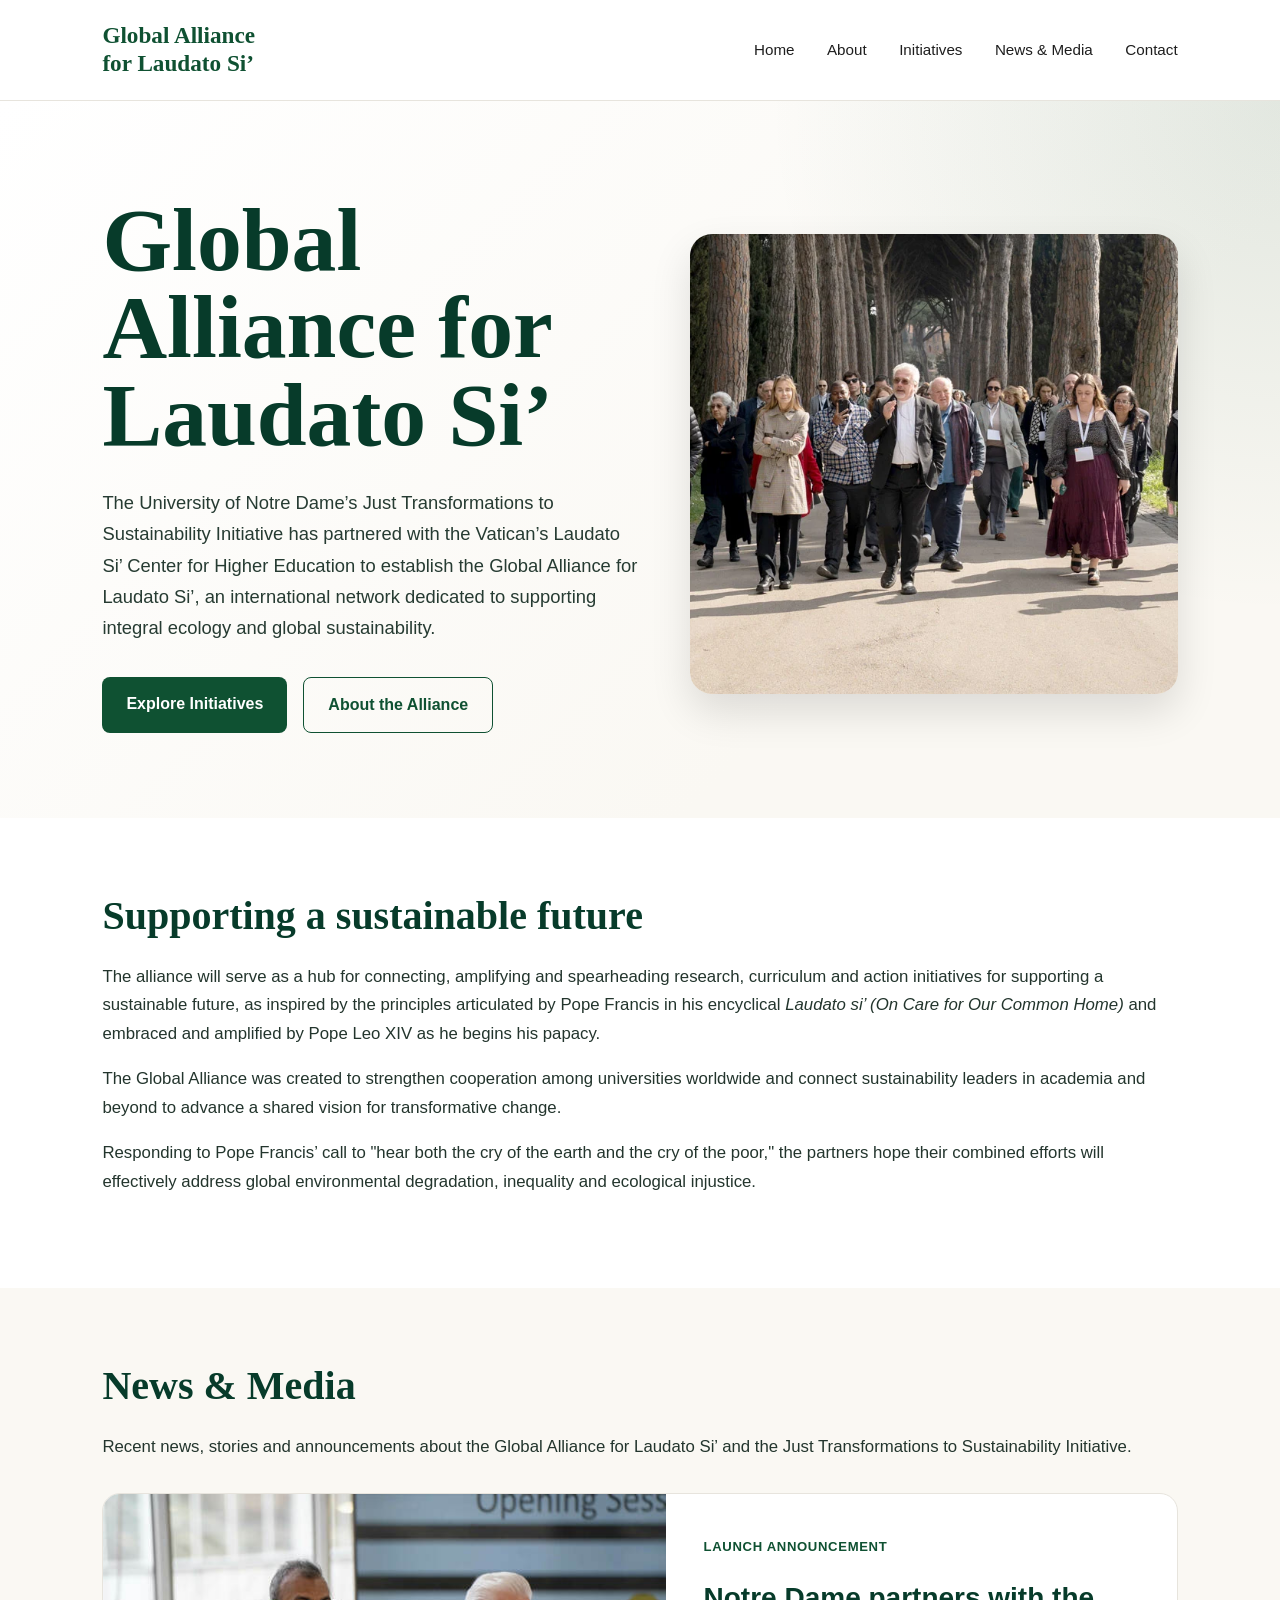
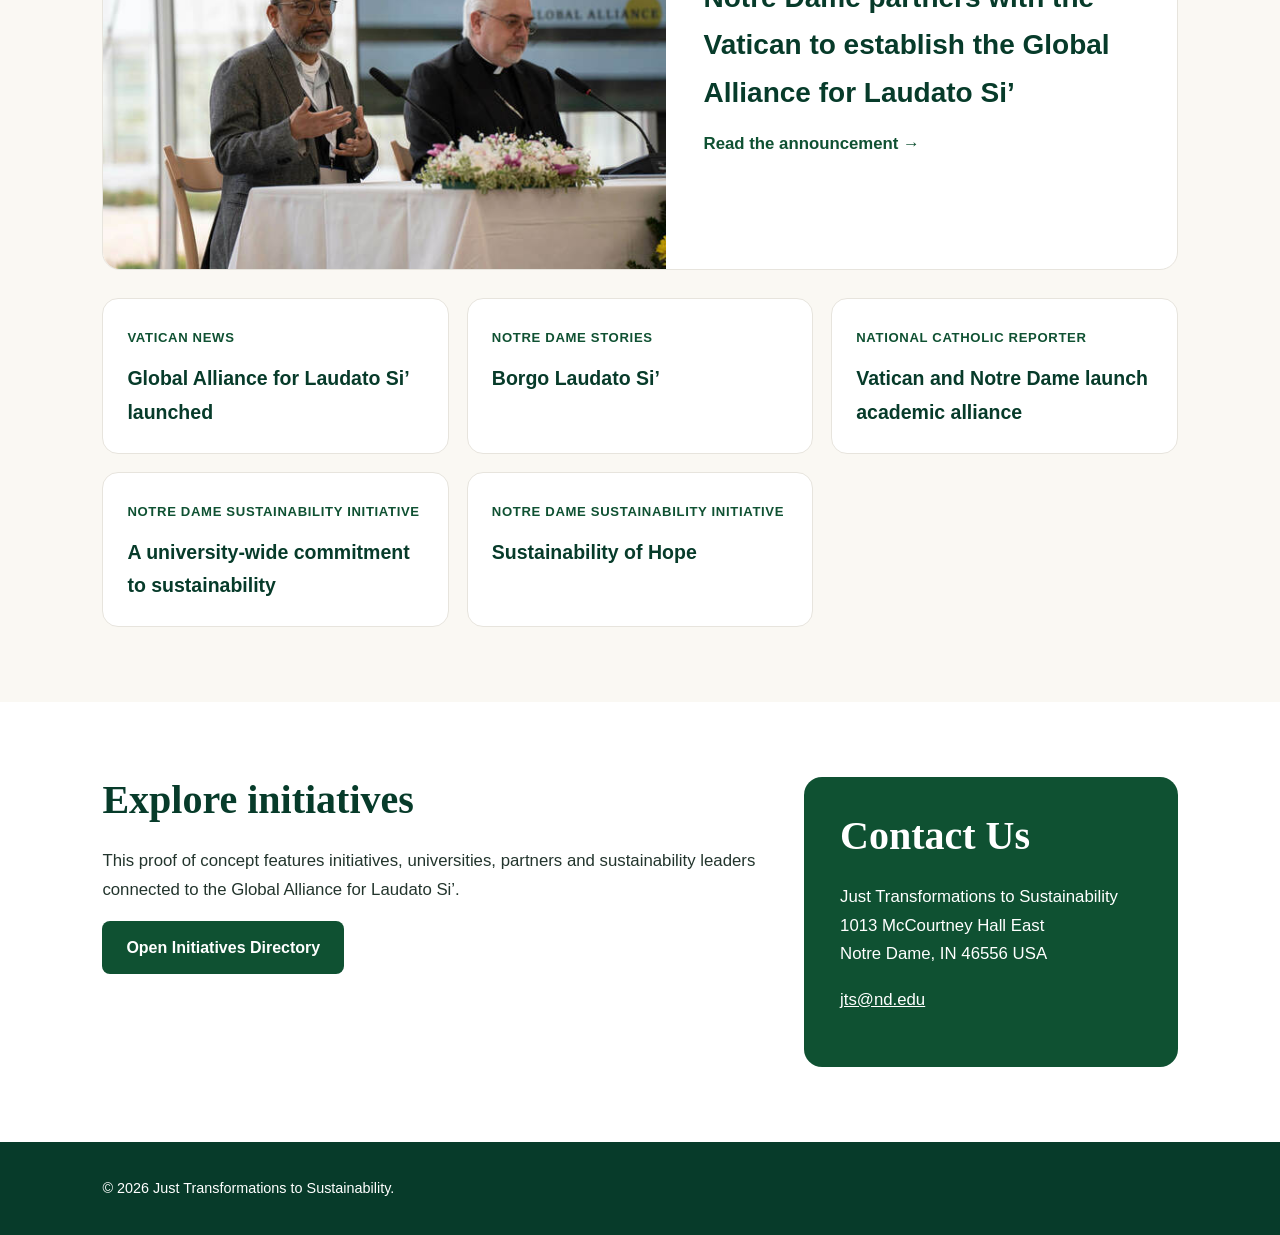
==== index.html @ d79309dd "Rename featured news image" ====
<!DOCTYPE html>
<html lang="en">
<head>
  <meta charset="UTF-8" />
  <meta name="viewport" content="width=device-width, initial-scale=1.0" />
  <title>Global Alliance for Laudato Si’</title>
  <link rel="stylesheet" href="assets/css/style.css" />
</head>

<body>
  <header class="site-header">
    <a class="logo" href="/">Global Alliance<br>for Laudato Si’</a>
    <nav>
      <a href="/">Home</a>
      <a href="#about">About</a>
      <a href="initiatives.html">Initiatives</a>
      <a href="#news">News & Media</a>
      <a href="#contact">Contact</a>
    </nav>
  </header>

  <main>

    <section class="hero hero-split">
      <div class="hero-content">
        <div class="hero-text">
          <h1>Global Alliance for Laudato Si’</h1>

          <p>
            The University of Notre Dame’s Just Transformations to Sustainability
            Initiative has partnered with the Vatican’s Laudato Si’ Center for Higher
            Education to establish the Global Alliance for Laudato Si’, an international
            network dedicated to supporting integral ecology and global sustainability.
          </p>

          <div class="buttons">
            <a class="button" href="initiatives.html">Explore Initiatives</a>
            <a class="button secondary" href="#about">About the Alliance</a>
          </div>
        </div>

        <div class="hero-image">
          <img src="assets/images/photo-walking-1200.webp"
               alt="Participants walking together at Borgo Laudato Si’">
        </div>
      </div>
    </section>

    <section id="about" class="section-white">
      <div class="content">
        <h2>Supporting a sustainable future</h2>

        <p>
          The alliance will serve as a hub for connecting, amplifying and
          spearheading research, curriculum and action initiatives for supporting
          a sustainable future, as inspired by the principles articulated by Pope
          Francis in his encyclical <em>Laudato si’ (On Care for Our Common Home)</em>
          and embraced and amplified by Pope Leo XIV as he begins his papacy.
        </p>

        <p>
          The Global Alliance was created to strengthen cooperation among
          universities worldwide and connect sustainability leaders in academia
          and beyond to advance a shared vision for transformative change.
        </p>

        <p>
          Responding to Pope Francis’ call to "hear both the cry of the earth and
          the cry of the poor," the partners hope their combined efforts will
          effectively address global environmental degradation, inequality and
          ecological injustice.
        </p>
      </div>
    </section>

    <section id="news">
      <div class="content">
        <h2>News & Media</h2>

        <p>
          Recent news, stories and announcements about the Global Alliance for Laudato Si’
          and the Just Transformations to Sustainability Initiative.
        </p>

        <a class="featured-news"
           href="https://sustainabilityinitiative.nd.edu/news-and-media/news/notre-dame-partners-with-vatican-to-establish-global-alliance-dedicated-to-integral-ecology-and-global-sustainability/"
           target="_blank"
           rel="noopener">

          <img src="assets/images/ale9255.jpg"
               alt="Opening session of the Global Alliance for Laudato Si’">

          <div>
            <span>Launch Announcement</span>
            <h3>Notre Dame partners with the Vatican to establish the Global Alliance for Laudato Si’</h3>
            <p>Read the announcement →</p>
          </div>
        </a>

        <div class="news-grid">

          <a class="news-card"
             href="https://www.vaticannews.va/en/vatican-city/news/2026-03/global-alliance-laudato-si-village-university-of-notre-dame.html"
             target="_blank"
             rel="noopener">
            <span>Vatican News</span>
            <h3>Global Alliance for Laudato Si’ launched</h3>
          </a>

          <a class="news-card"
             href="https://stories.nd.edu/stories/borgo/"
             target="_blank"
             rel="noopener">
            <span>Notre Dame Stories</span>
            <h3>Borgo Laudato Si’</h3>
          </a>

          <a class="news-card"
             href="https://www.ncronline.org/news/vatican-notre-dame-launch-academic-alliance-find-solutions-ecological-crises"
             target="_blank"
             rel="noopener">
            <span>National Catholic Reporter</span>
            <h3>Vatican and Notre Dame launch academic alliance</h3>
          </a>

          <a class="news-card"
             href="https://sustainabilityinitiative.nd.edu/news-and-media/news/a-university-wide-commitment-sustainability-in-research-and-practice-at-notre-dame/"
             target="_blank"
             rel="noopener">
            <span>Notre Dame Sustainability Initiative</span>
            <h3>A university-wide commitment to sustainability</h3>
          </a>

          <a class="news-card"
             href="https://sustainabilityinitiative.nd.edu/news-and-media/news/sustainability-of-hope-envisioning-a-new-horizon-for-planetary-flourishing/"
             target="_blank"
             rel="noopener">
            <span>Notre Dame Sustainability Initiative</span>
            <h3>Sustainability of Hope</h3>
          </a>

        </div>
      </div>
    </section>

    <section id="initiatives" class="section-white">
      <div class="content split">

        <div>
          <h2>Explore initiatives</h2>

          <p>
            This proof of concept features initiatives, universities, partners and
            sustainability leaders connected to the Global Alliance for Laudato Si’.
          </p>

          <a class="button" href="initiatives.html">
            Open Initiatives Directory
          </a>
        </div>

        <div id="contact" class="contact-card">
          <h2>Contact Us</h2>

          <p>
            Just Transformations to Sustainability<br>
            1013 McCourtney Hall East<br>
            Notre Dame, IN 46556 USA
          </p>

          <p>
            <a href="mailto:jts@nd.edu">jts@nd.edu</a>
          </p>
        </div>

      </div>
    </section>

  </main>

  <footer>
    © 2026 Just Transformations to Sustainability.
  </footer>

</body>
</html>
---- assets/css/style.css ----
:root {
  --green: #0f5132;
  --green-dark: #073b2a;
  --cream: #faf8f3;
  --text: #1e1e1e;
  --muted: #5e6b63;
  --border: #e7e4dd;
  --white: #ffffff;
}

* { box-sizing: border-box; }

body {
  margin: 0;
  font-family: Arial, sans-serif;
  color: var(--text);
  background: var(--cream);
  line-height: 1.7;
}

.site-header {
  background: var(--white);
  border-bottom: 1px solid var(--border);
  padding: 22px 8%;
  display: flex;
  justify-content: space-between;
  align-items: center;
}

.logo {
  font-family: Georgia, "Times New Roman", serif;
  font-size: 1.45rem;
  font-weight: bold;
  color: var(--green);
  line-height: 1.2;
  text-decoration: none;
}

nav a {
  margin-left: 28px;
  text-decoration: none;
  color: var(--text);
  font-size: 0.95rem;
}

nav a:hover { color: var(--green); }

section { padding: 75px 8%; }

.section-white { background: var(--white); }

.content {
  max-width: 1120px;
  margin: 0 auto;
}

.hero {
  padding: 95px 8% 85px;
  background:
    radial-gradient(circle at top right, rgba(15, 81, 50, 0.10), transparent 35%),
    linear-gradient(135deg, #ffffff 0%, var(--cream) 70%);
}

.hero-split .hero-content {
  max-width: 1120px;
  margin: 0 auto;
  display: grid;
  grid-template-columns: 1.05fr 0.95fr;
  gap: 48px;
  align-items: center;
}

.hero-text { max-width: 720px; }

.hero-image img {
  width: 100%;
  height: 460px;
  object-fit: cover;
  display: block;
  border-radius: 22px;
  box-shadow: 0 18px 40px rgba(0,0,0,0.12);
}

h1 {
  font-family: Georgia, "Times New Roman", serif;
  font-size: clamp(3rem, 7vw, 5.7rem);
  line-height: 0.98;
  color: var(--green-dark);
  margin: 0 0 28px;
  max-width: 900px;
}

h2 {
  font-family: Georgia, "Times New Roman", serif;
  font-size: 2.5rem;
  line-height: 1.15;
  color: var(--green-dark);
  margin: 0 0 24px;
}

p {
  font-size: 1.05rem;
  color: #23352d;
}

.hero p,
.page-hero p {
  max-width: 820px;
  font-size: 1.15rem;
  color: #263b32;
  margin-bottom: 34px;
}

.buttons {
  display: flex;
  gap: 16px;
  flex-wrap: wrap;
}

.button {
  display: inline-block;
  padding: 13px 24px;
  border-radius: 8px;
  background: var(--green);
  color: white;
  text-decoration: none;
  font-weight: bold;
}

.button.secondary {
  background: transparent;
  color: var(--green);
  border: 1px solid var(--green);
}

.split {
  display: grid;
  grid-template-columns: 1.4fr 0.8fr;
  gap: 48px;
  align-items: start;
}

.contact-card {
  background: var(--green);
  color: white;
  padding: 36px;
  border-radius: 18px;
}

.contact-card h2,
.contact-card p,
.contact-card a {
  color: white;
}

.contact-card a { text-decoration: underline; }

/* News */

.news-grid {
  display: grid;
  grid-template-columns: repeat(3, 1fr);
  gap: 18px;
  margin-top: 28px;
}

.news-card,
.featured-news {
  text-decoration: none;
  color: var(--text);
}

.news-card {
  display: block;
  background: var(--white);
  border: 1px solid var(--border);
  border-radius: 16px;
  padding: 24px;
  transition: transform 0.2s ease, box-shadow 0.2s ease;
}

.news-card:hover,
.featured-news:hover {
  transform: translateY(-3px);
  box-shadow: 0 12px 28px rgba(0,0,0,0.08);
}

.news-card span,
.featured-news span {
  color: var(--green);
  font-size: 0.82rem;
  font-weight: 700;
  text-transform: uppercase;
  letter-spacing: 0.05em;
}

.news-card h3 {
  margin: 12px 0 0;
  font-size: 1.22rem;
  color: var(--green-dark);
}

.featured-news {
  display: grid;
  grid-template-columns: 1.1fr 1fr;
  margin-top: 32px;
  background: var(--white);
  border: 1px solid var(--border);
  border-radius: 18px;
  overflow: hidden;
  transition: transform 0.2s ease, box-shadow 0.2s ease;
}

.featured-news img {
  width: 100%;
  height: 100%;
  min-height: 340px;
  object-fit: cover;
}

.featured-news div {
  padding: 38px;
}

.featured-news h3 {
  margin: 14px 0;
  font-size: 1.75rem;
  color: var(--green-dark);
}

.featured-news p {
  margin: 0;
  font-weight: 700;
  color: var(--green);
}

/* Initiatives page */

.page-hero {
  padding: 70px 8%;
  background: linear-gradient(135deg, #ffffff 0%, var(--cream) 80%);
}

.page-hero h1 {
  font-size: clamp(2.8rem, 6vw, 4.8rem);
}

.directory-section {
  padding-top: 40px;
}

.directory-controls {
  display: grid;
  grid-template-columns: 1fr;
  gap: 24px;
  margin-bottom: 32px;
}

.stats {
  display: grid;
  grid-template-columns: repeat(3, 1fr);
  gap: 18px;
}

.stats div {
  background: #ffffff;
  border: 1px solid var(--border);
  border-radius: 14px;
  padding: 22px 20px;
  text-align: center;
}

.stats strong {
  display: block;
  font-size: 2rem;
  line-height: 1;
  color: var(--green);
  margin-bottom: 8px;
}

.stats span {
  font-size: 0.95rem;
  color: var(--muted);
}

.filters {
  display: grid;
  grid-template-columns: 2fr 1fr 1fr;
  gap: 14px;
}

.filters input,
.filters select {
  width: 100%;
  min-height: 48px;
  padding: 12px 14px;
  border: 1px solid var(--border);
  border-radius: 10px;
  background: #ffffff;
  font-size: 0.95rem;
}

.map-instruction {
  margin: 28px 0 14px;
  background: #ffffff;
  border: 1px solid var(--border);
  border-radius: 14px;
  padding: 16px 20px;
  color: var(--muted);
  font-weight: 600;
}

.map-full {
  background: #ffffff;
  border: 1px solid var(--border);
  border-radius: 18px;
  overflow: hidden;
}

#map,
.map-full #map {
  width: 100%;
  height: 520px;
  border-radius: 18px;
  background: #e9efe9;
}

.selected-card {
  margin-top: 28px;
  background: #ffffff;
  border: 1px solid var(--border);
  border-radius: 18px;
  padding: 32px;
}

.selected-card > p {
  margin: 0;
  color: var(--muted);
}

.initiative-detail-card h2 {
  margin-top: 6px;
  margin-bottom: 14px;
}

.card-kicker {
  color: var(--green);
  font-size: 0.78rem;
  font-weight: 700;
  letter-spacing: 0.08em;
  text-transform: uppercase;
}

.initiative-meta {
  display: flex;
  flex-wrap: wrap;
  gap: 8px;
  margin-bottom: 24px;
}

.initiative-meta span {
  background: #f3f0e8;
  border: 1px solid var(--border);
  border-radius: 999px;
  padding: 6px 11px;
  font-size: 0.88rem;
  color: #23352d;
}

.detail-block {
  margin-top: 22px;
}

.detail-block h3 {
  margin: 0 0 6px;
  color: var(--green);
  font-size: 1rem;
}

.detail-block p { margin: 0; }

.detail-button { margin-top: 26px; }

.note {
  color: var(--muted);
  font-size: 0.9rem;
  margin-top: 14px;
}

footer {
  background: var(--green-dark);
  color: white;
  padding: 34px 8%;
  font-size: 0.9rem;
}

/* Responsive */

@media (max-width: 900px) {
  .site-header {
    align-items: flex-start;
    gap: 18px;
    flex-direction: column;
  }

  nav a {
    margin: 0 18px 0 0;
  }

  .hero-split .hero-content,
  .split,
  .featured-news,
  .news-grid {
    grid-template-columns: 1fr;
  }

  .hero-image img {
    height: 340px;
  }

  .stats,
  .filters {
    grid-template-columns: 1fr;
  }

  #map,
  .map-full #map {
    height: 480px;
  }

  section,
  .hero,
  .page-hero {
    padding-left: 6%;
    padding-right: 6%;
  }
}
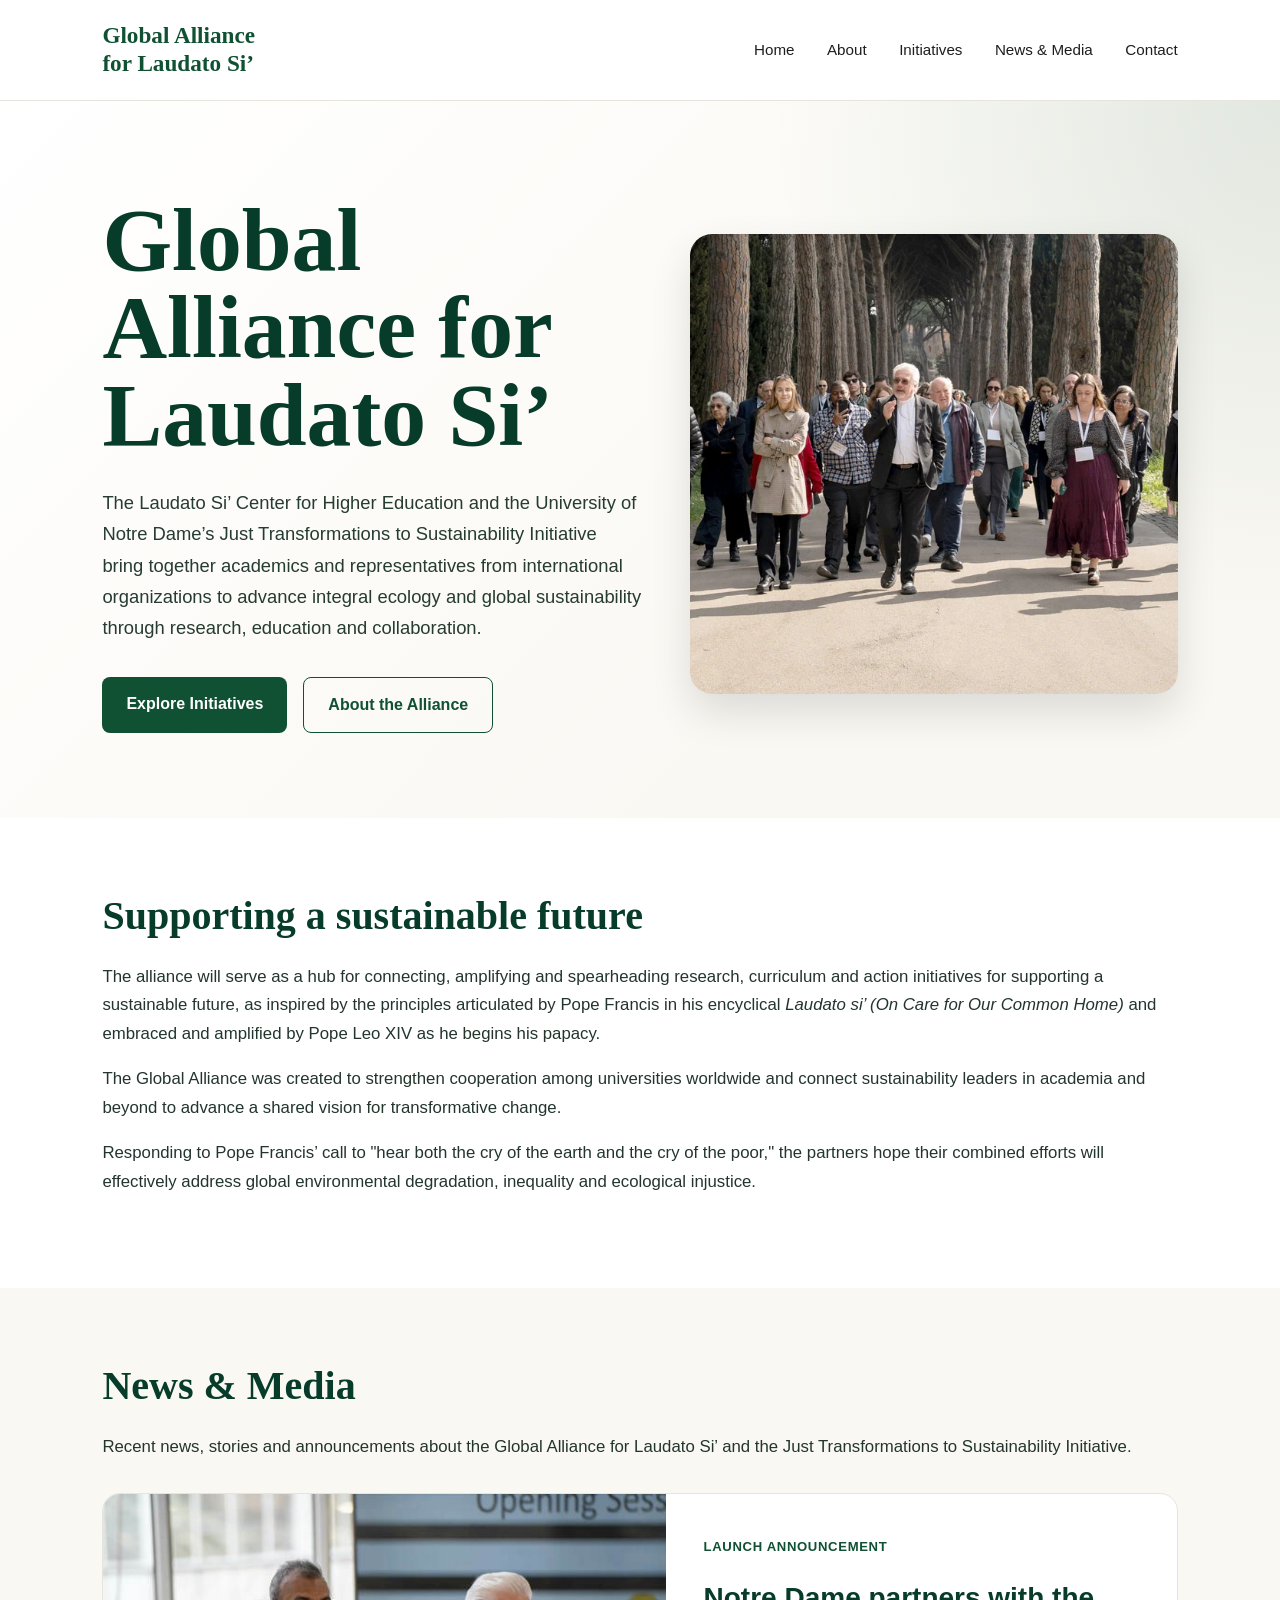
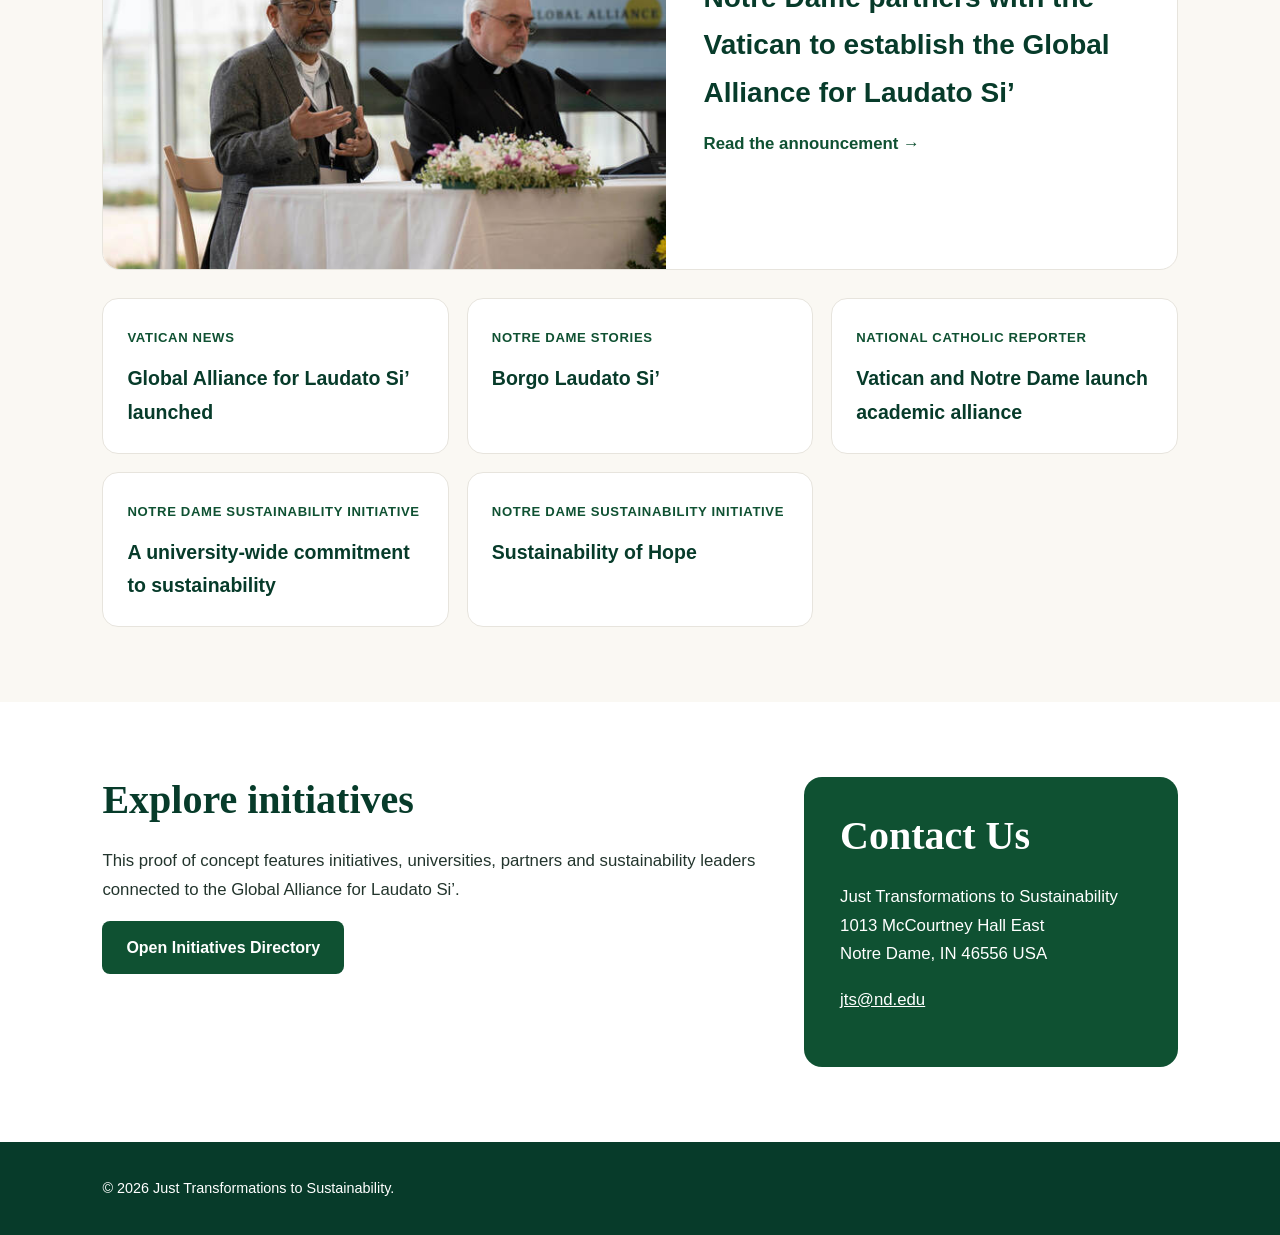
==== commit 998eedd6: "Header updated" ====
--- a/index.html
+++ b/index.html
@@ -27,10 +27,10 @@
           <h1>Global Alliance for Laudato Si’</h1>
 
           <p>
-            The University of Notre Dame’s Just Transformations to Sustainability
-            Initiative has partnered with the Vatican’s Laudato Si’ Center for Higher
-            Education to establish the Global Alliance for Laudato Si’, an international
-            network dedicated to supporting integral ecology and global sustainability.
+            The Laudato Si’ Center for Higher Education and the University of Notre Dame’s
+            Just Transformations to Sustainability Initiative bring together academics and
+            representatives from international organizations to advance integral ecology and
+            global sustainability through research, education and collaboration.
           </p>
 
           <div class="buttons">
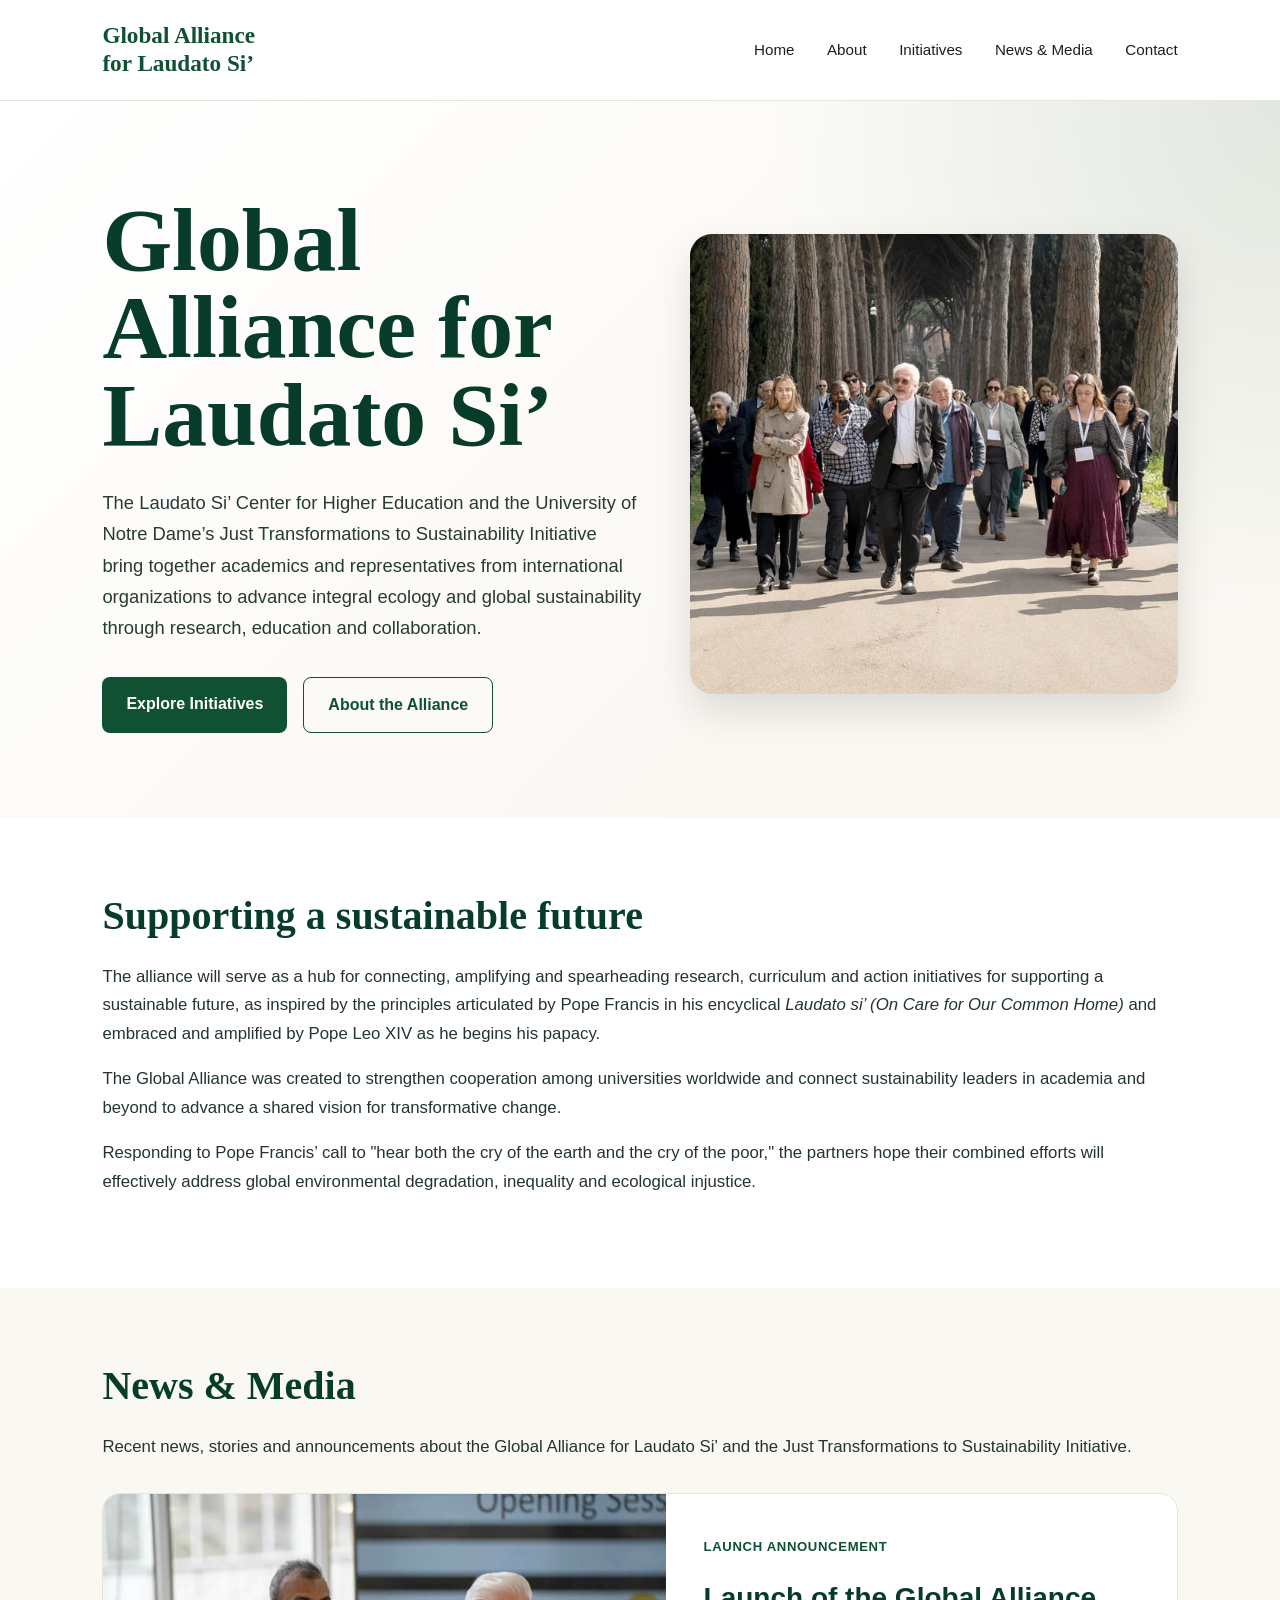
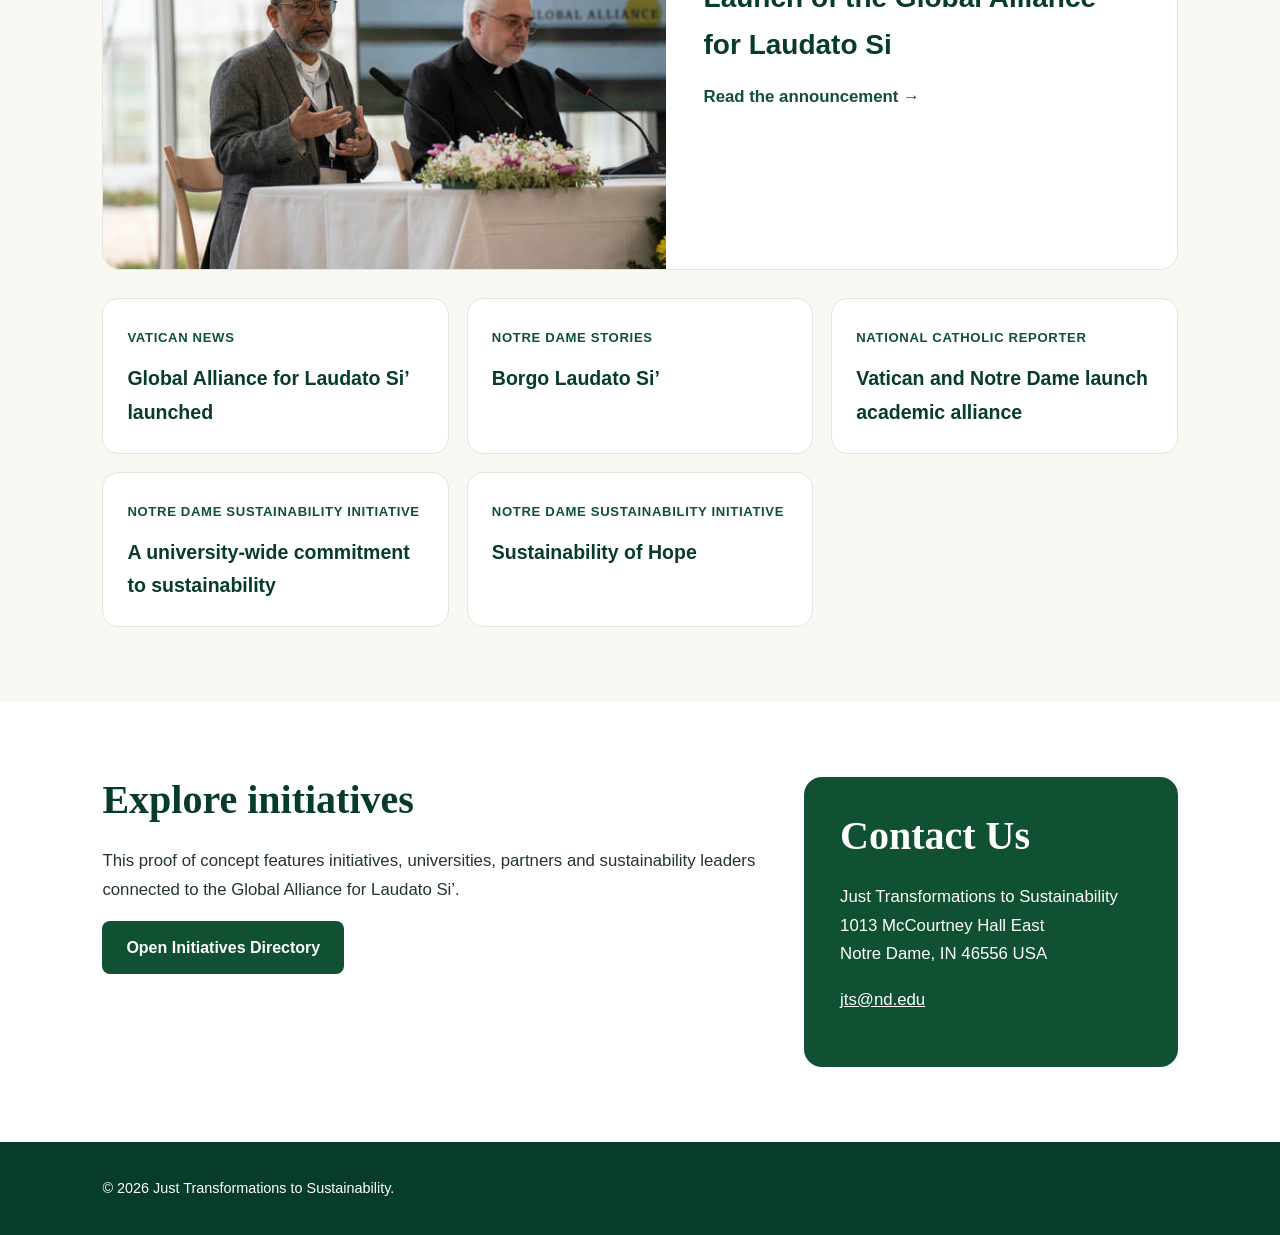
==== commit 4f6c0ca7: "News headline updated" ====
--- a/index.html
+++ b/index.html
@@ -92,7 +92,7 @@
 
           <div>
             <span>Launch Announcement</span>
-            <h3>Notre Dame partners with the Vatican to establish the Global Alliance for Laudato Si’</h3>
+            <h3>Launch of the Global Alliance for Laudato Si</h3>
             <p>Read the announcement →</p>
           </div>
         </a>
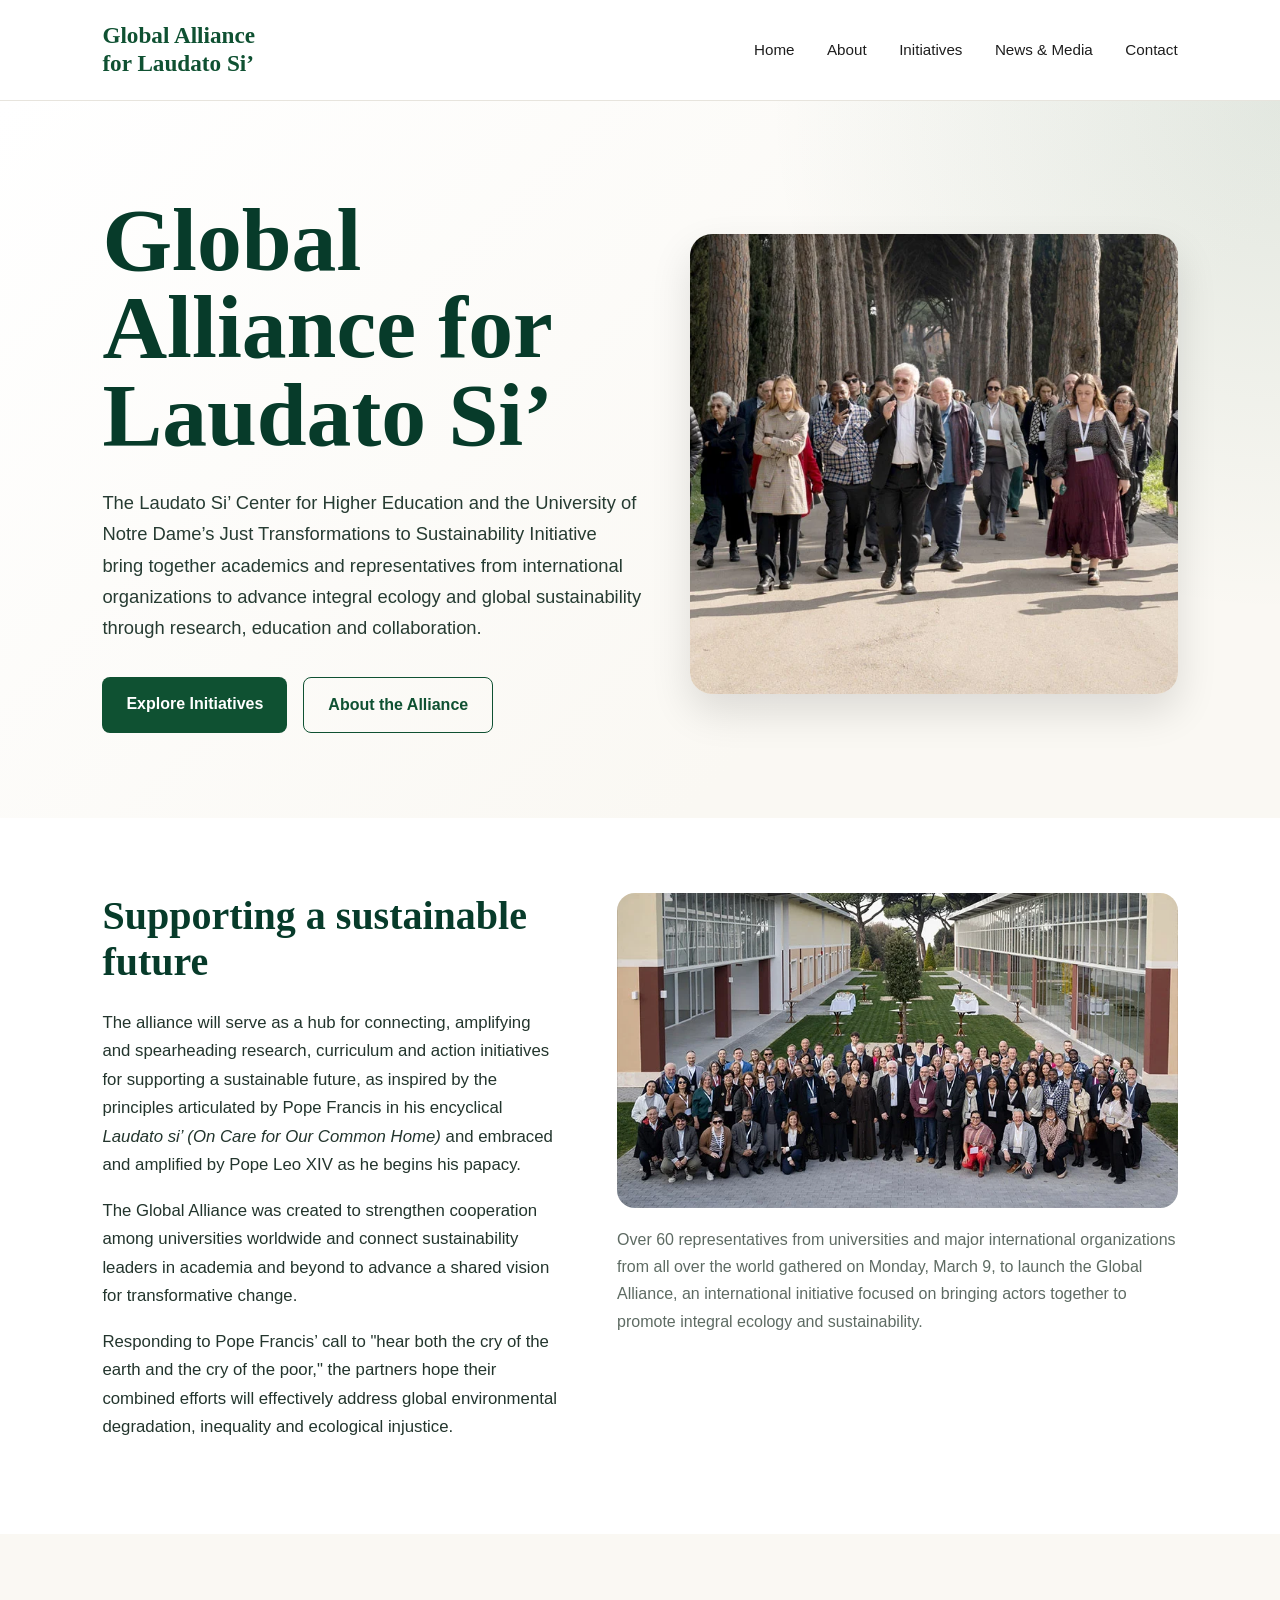
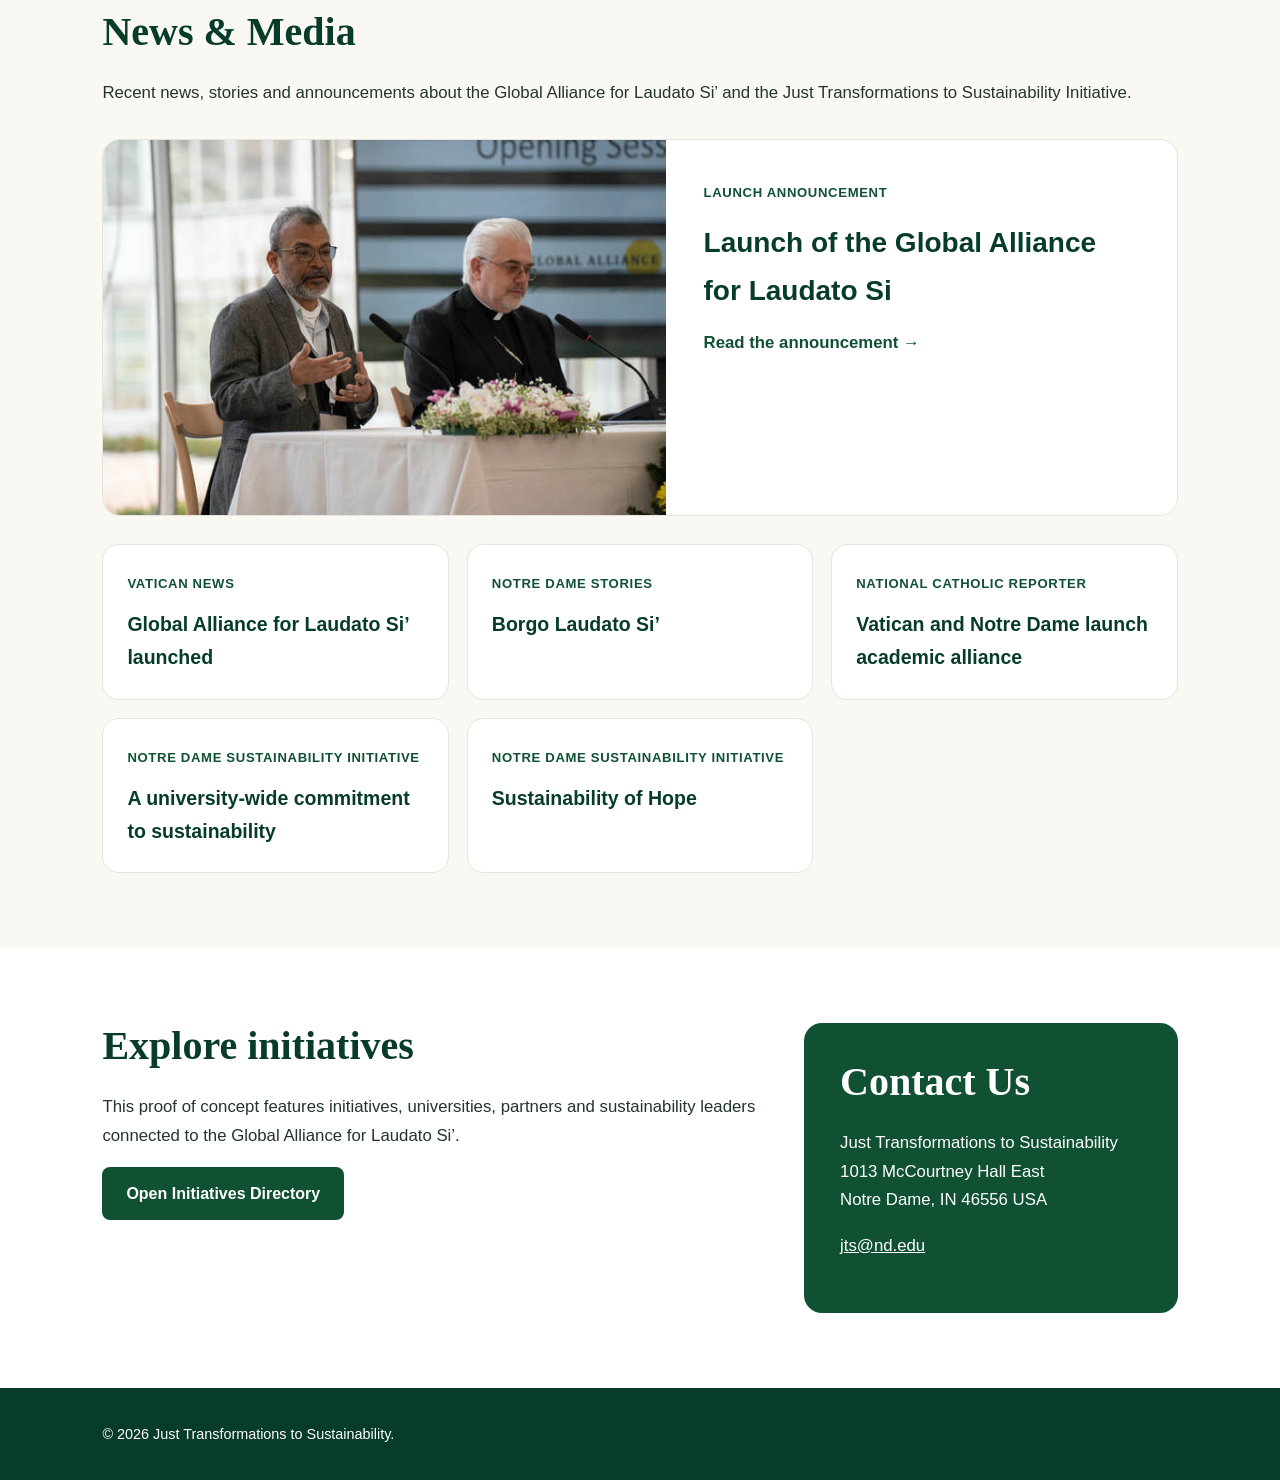
==== commit c0920e7e: "Add launch photo to about section" ====
--- a/index.html
+++ b/index.html
@@ -46,32 +46,50 @@
       </div>
     </section>
 
-    <section id="about" class="section-white">
-      <div class="content">
-        <h2>Supporting a sustainable future</h2>
-
-        <p>
-          The alliance will serve as a hub for connecting, amplifying and
-          spearheading research, curriculum and action initiatives for supporting
-          a sustainable future, as inspired by the principles articulated by Pope
-          Francis in his encyclical <em>Laudato si’ (On Care for Our Common Home)</em>
-          and embraced and amplified by Pope Leo XIV as he begins his papacy.
-        </p>
-
-        <p>
-          The Global Alliance was created to strengthen cooperation among
-          universities worldwide and connect sustainability leaders in academia
-          and beyond to advance a shared vision for transformative change.
-        </p>
-
-        <p>
-          Responding to Pope Francis’ call to "hear both the cry of the earth and
-          the cry of the poor," the partners hope their combined efforts will
-          effectively address global environmental degradation, inequality and
-          ecological injustice.
-        </p>
-      </div>
-    </section>
+    
+    
+    <section id="about" class="section-white about-section">
+  <div class="content about-grid">
+
+    <div class="about-text">
+      <h2>Supporting a sustainable future</h2>
+
+      <p>
+        The alliance will serve as a hub for connecting, amplifying and
+        spearheading research, curriculum and action initiatives for supporting
+        a sustainable future, as inspired by the principles articulated by Pope
+        Francis in his encyclical <em>Laudato si’ (On Care for Our Common Home)</em>
+        and embraced and amplified by Pope Leo XIV as he begins his papacy.
+      </p>
+
+      <p>
+        The Global Alliance was created to strengthen cooperation among
+        universities worldwide and connect sustainability leaders in academia
+        and beyond to advance a shared vision for transformative change.
+      </p>
+
+      <p>
+        Responding to Pope Francis’ call to "hear both the cry of the earth and
+        the cry of the poor," the partners hope their combined efforts will
+        effectively address global environmental degradation, inequality and
+        ecological injustice.
+      </p>
+    </div>
+
+    <div class="about-visual">
+      <img src="assets/images/photo-borgo-group2-800.webp"
+           alt="Representatives gathered for the launch of the Global Alliance for Laudato Si’">
+
+      <p class="about-caption">
+        Over 60 representatives from universities and major international organizations
+        from all over the world gathered on Monday, March 9, to launch the Global Alliance,
+        an international initiative focused on bringing actors together to promote integral
+        ecology and sustainability.
+      </p>
+    </div>
+
+  </div>
+</section>
 
     <section id="news">
       <div class="content">
--- a/assets/css/style.css
+++ b/assets/css/style.css
@@ -434,4 +434,30 @@
     padding-left: 6%;
     padding-right: 6%;
   }
+}
+
+.about-grid {
+  display: grid;
+  grid-template-columns: 0.9fr 1.1fr;
+  gap: 56px;
+  align-items: start;
+}
+
+.about-visual img {
+  width: 100%;
+  display: block;
+  border-radius: 18px;
+  object-fit: cover;
+}
+
+.about-caption {
+  margin-top: 18px;
+  font-size: 1rem;
+  color: var(--muted);
+}
+
+@media (max-width: 900px) {
+  .about-grid {
+    grid-template-columns: 1fr;
+  }
 }
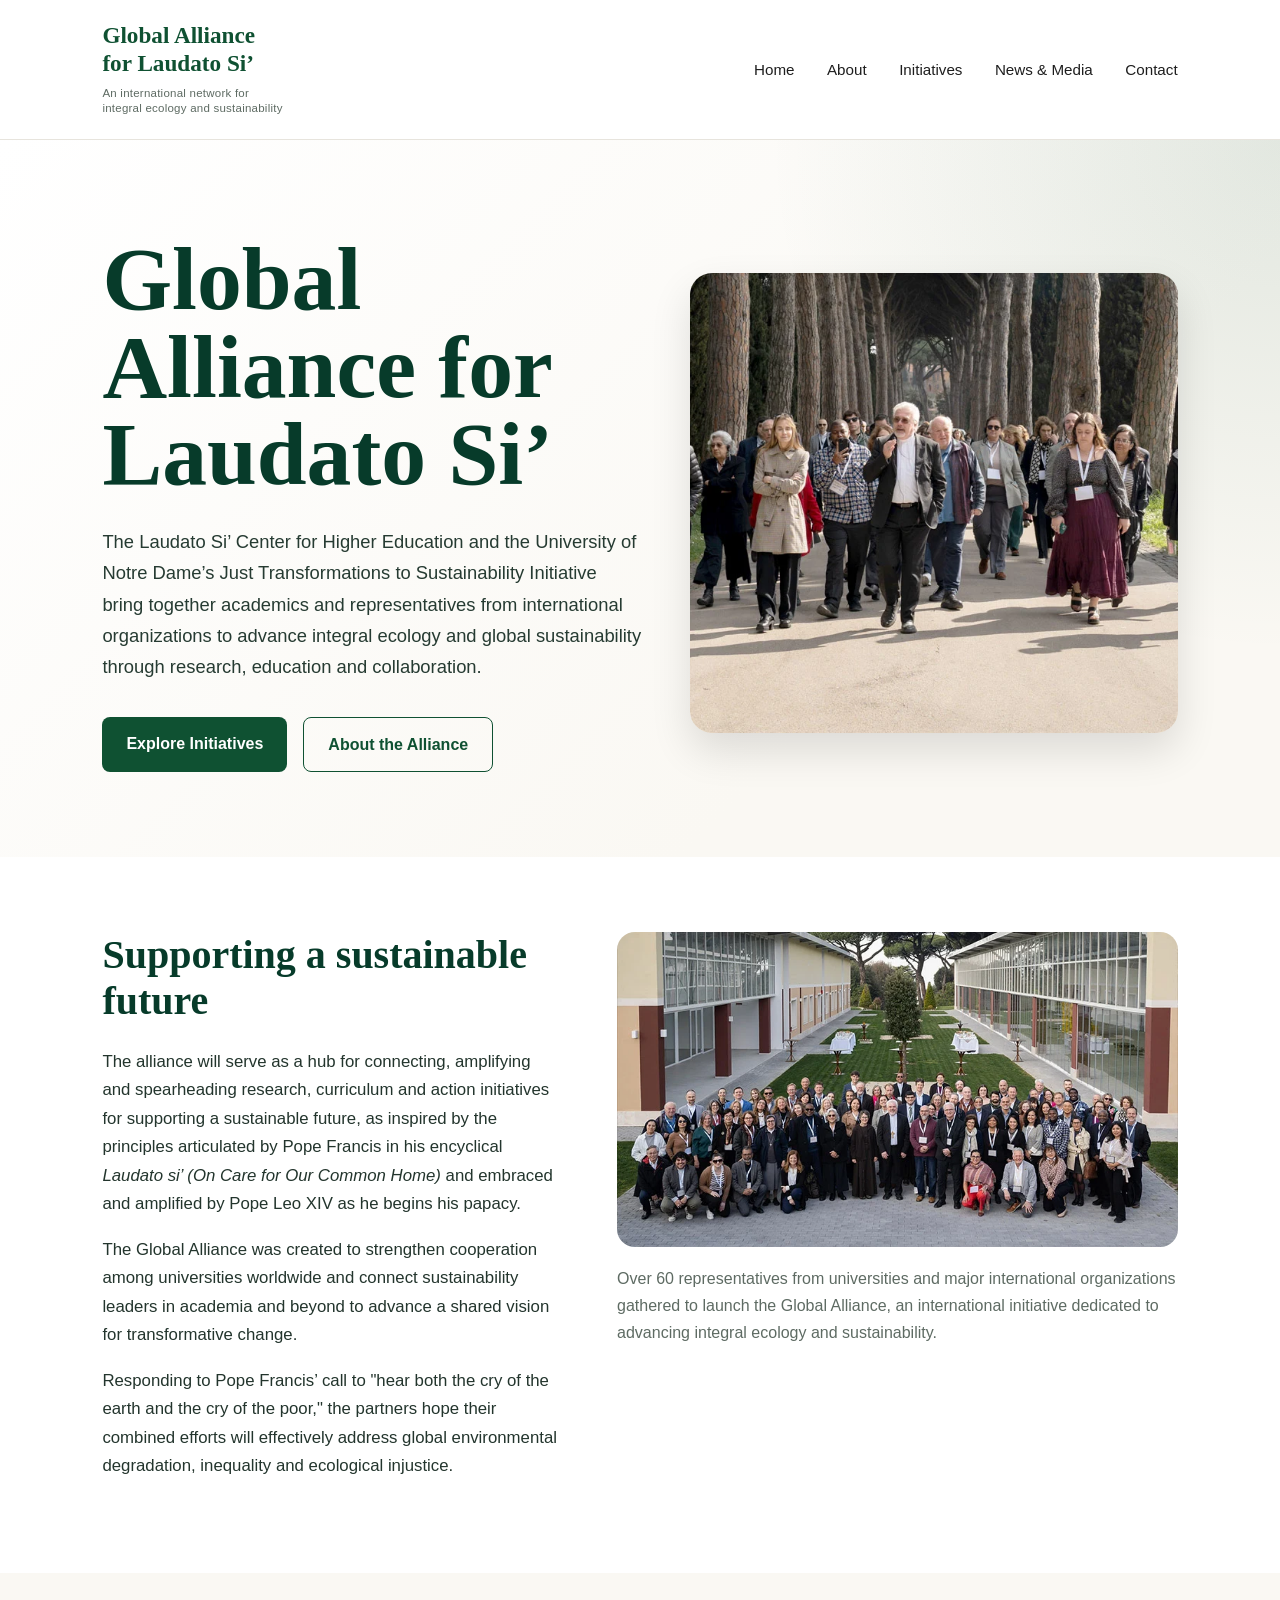
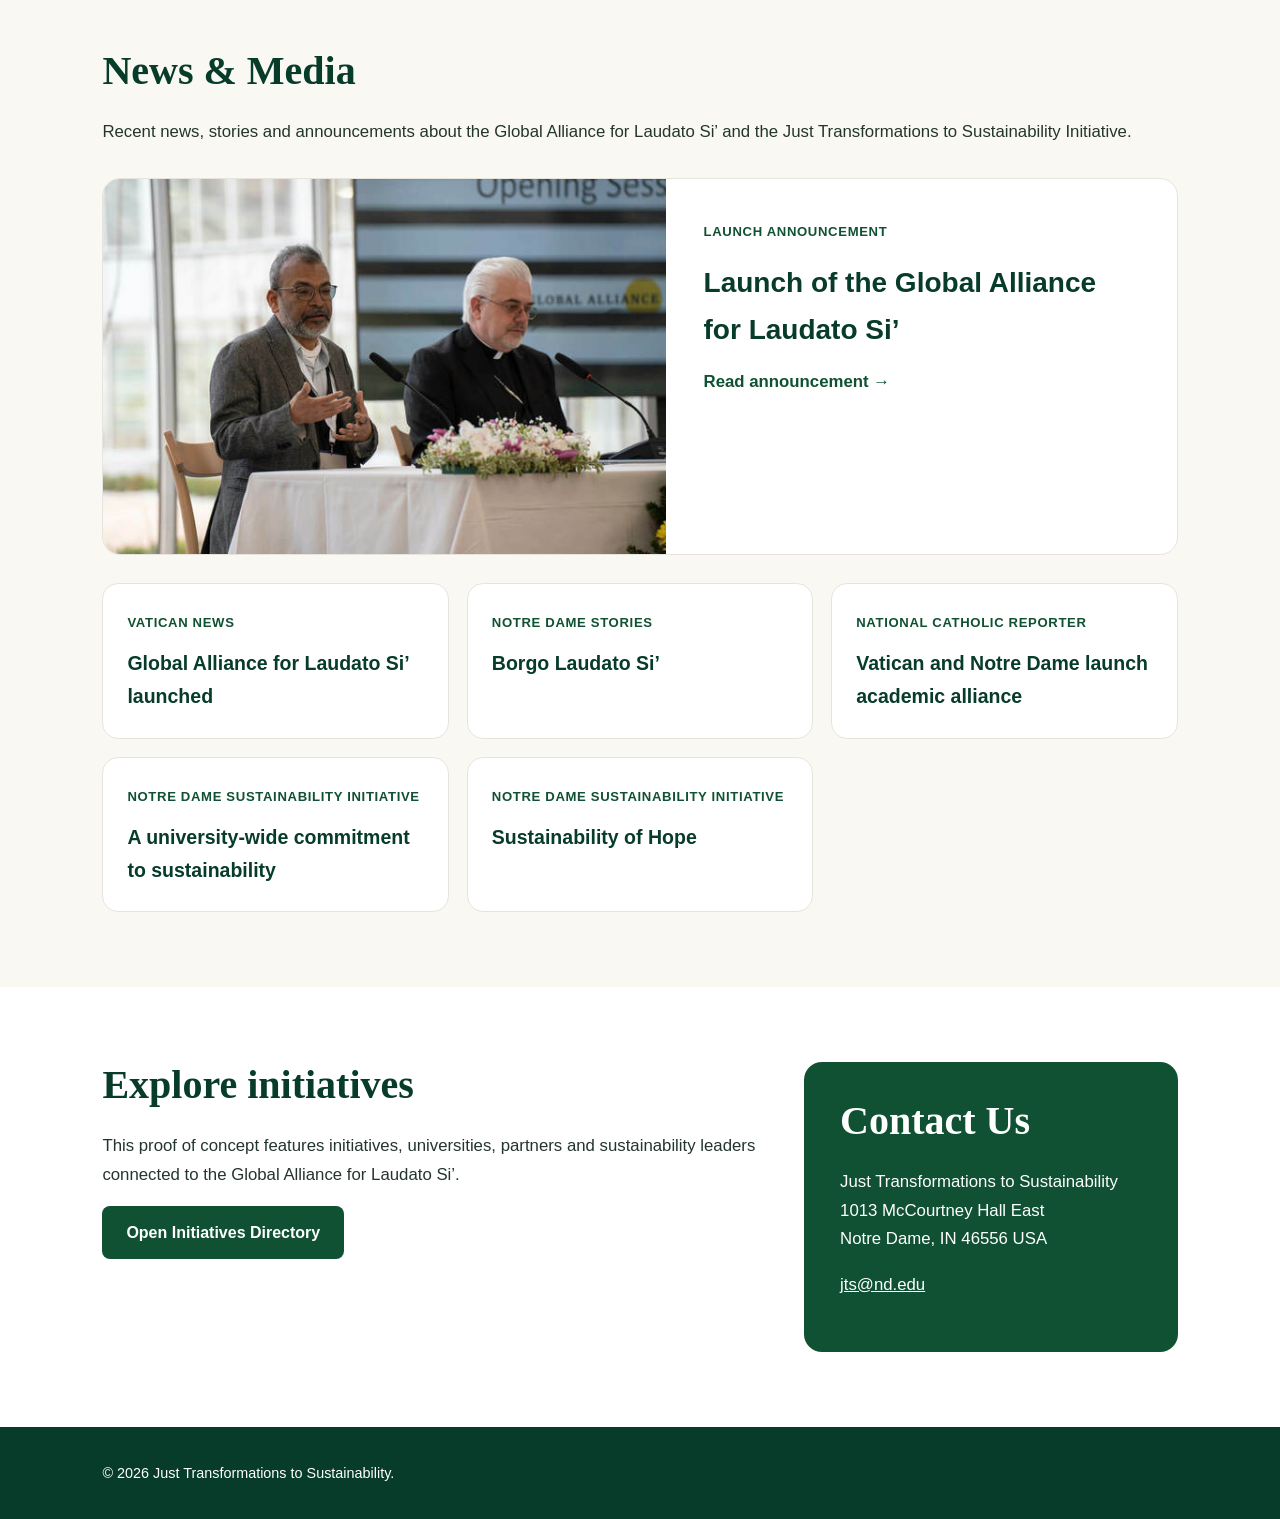
==== commit b4632f57: "Logo and tagline updated" ====
--- a/index.html
+++ b/index.html
@@ -9,7 +9,13 @@
 
 <body>
   <header class="site-header">
-    <a class="logo" href="/">Global Alliance<br>for Laudato Si’</a>
+    <a class="logo" href="/">
+      Global Alliance<br>for Laudato Si’
+      <span class="logo-tagline">
+      An international network for<br>
+      integral ecology and sustainability
+      </span>
+    </a>
     <nav>
       <a href="/">Home</a>
       <a href="#about">About</a>
@@ -46,50 +52,47 @@
       </div>
     </section>
 
-    
-    
     <section id="about" class="section-white about-section">
-  <div class="content about-grid">
-
-    <div class="about-text">
-      <h2>Supporting a sustainable future</h2>
-
-      <p>
-        The alliance will serve as a hub for connecting, amplifying and
-        spearheading research, curriculum and action initiatives for supporting
-        a sustainable future, as inspired by the principles articulated by Pope
-        Francis in his encyclical <em>Laudato si’ (On Care for Our Common Home)</em>
-        and embraced and amplified by Pope Leo XIV as he begins his papacy.
-      </p>
-
-      <p>
-        The Global Alliance was created to strengthen cooperation among
-        universities worldwide and connect sustainability leaders in academia
-        and beyond to advance a shared vision for transformative change.
-      </p>
-
-      <p>
-        Responding to Pope Francis’ call to "hear both the cry of the earth and
-        the cry of the poor," the partners hope their combined efforts will
-        effectively address global environmental degradation, inequality and
-        ecological injustice.
-      </p>
-    </div>
-
-    <div class="about-visual">
-      <img src="assets/images/photo-borgo-group2-800.webp"
-           alt="Representatives gathered for the launch of the Global Alliance for Laudato Si’">
-
-      <p class="about-caption">
-        Over 60 representatives from universities and major international organizations
-        from all over the world gathered on Monday, March 9, to launch the Global Alliance,
-        an international initiative focused on bringing actors together to promote integral
-        ecology and sustainability.
-      </p>
-    </div>
-
-  </div>
-</section>
+      <div class="content about-grid">
+
+        <div class="about-text">
+          <h2>Supporting a sustainable future</h2>
+
+          <p>
+            The alliance will serve as a hub for connecting, amplifying and
+            spearheading research, curriculum and action initiatives for supporting
+            a sustainable future, as inspired by the principles articulated by Pope
+            Francis in his encyclical <em>Laudato si’ (On Care for Our Common Home)</em>
+            and embraced and amplified by Pope Leo XIV as he begins his papacy.
+          </p>
+
+          <p>
+            The Global Alliance was created to strengthen cooperation among
+            universities worldwide and connect sustainability leaders in academia
+            and beyond to advance a shared vision for transformative change.
+          </p>
+
+          <p>
+            Responding to Pope Francis’ call to "hear both the cry of the earth and
+            the cry of the poor," the partners hope their combined efforts will
+            effectively address global environmental degradation, inequality and
+            ecological injustice.
+          </p>
+        </div>
+
+        <div class="about-visual">
+          <img src="assets/images/photo-borgo-group2-800.webp"
+               alt="Representatives gathered for the launch of the Global Alliance for Laudato Si’">
+
+          <p class="about-caption">
+            Over 60 representatives from universities and major international organizations
+            gathered to launch the Global Alliance, an international initiative dedicated
+            to advancing integral ecology and sustainability.
+          </p>
+        </div>
+
+      </div>
+    </section>
 
     <section id="news">
       <div class="content">
@@ -110,8 +113,8 @@
 
           <div>
             <span>Launch Announcement</span>
-            <h3>Launch of the Global Alliance for Laudato Si</h3>
-            <p>Read the announcement →</p>
+            <h3>Launch of the Global Alliance for Laudato Si’</h3>
+            <p>Read announcement →</p>
           </div>
         </a>
 
--- a/assets/css/style.css
+++ b/assets/css/style.css
@@ -460,4 +460,15 @@
   .about-grid {
     grid-template-columns: 1fr;
   }
+}
+
+.logo-tagline {
+  display: block;
+  margin-top: 8px;
+  font-family: Arial, sans-serif;
+  font-size: 0.72rem;
+  font-weight: 400;
+  line-height: 1.35;
+  color: var(--muted);
+  letter-spacing: 0.02em;
 }
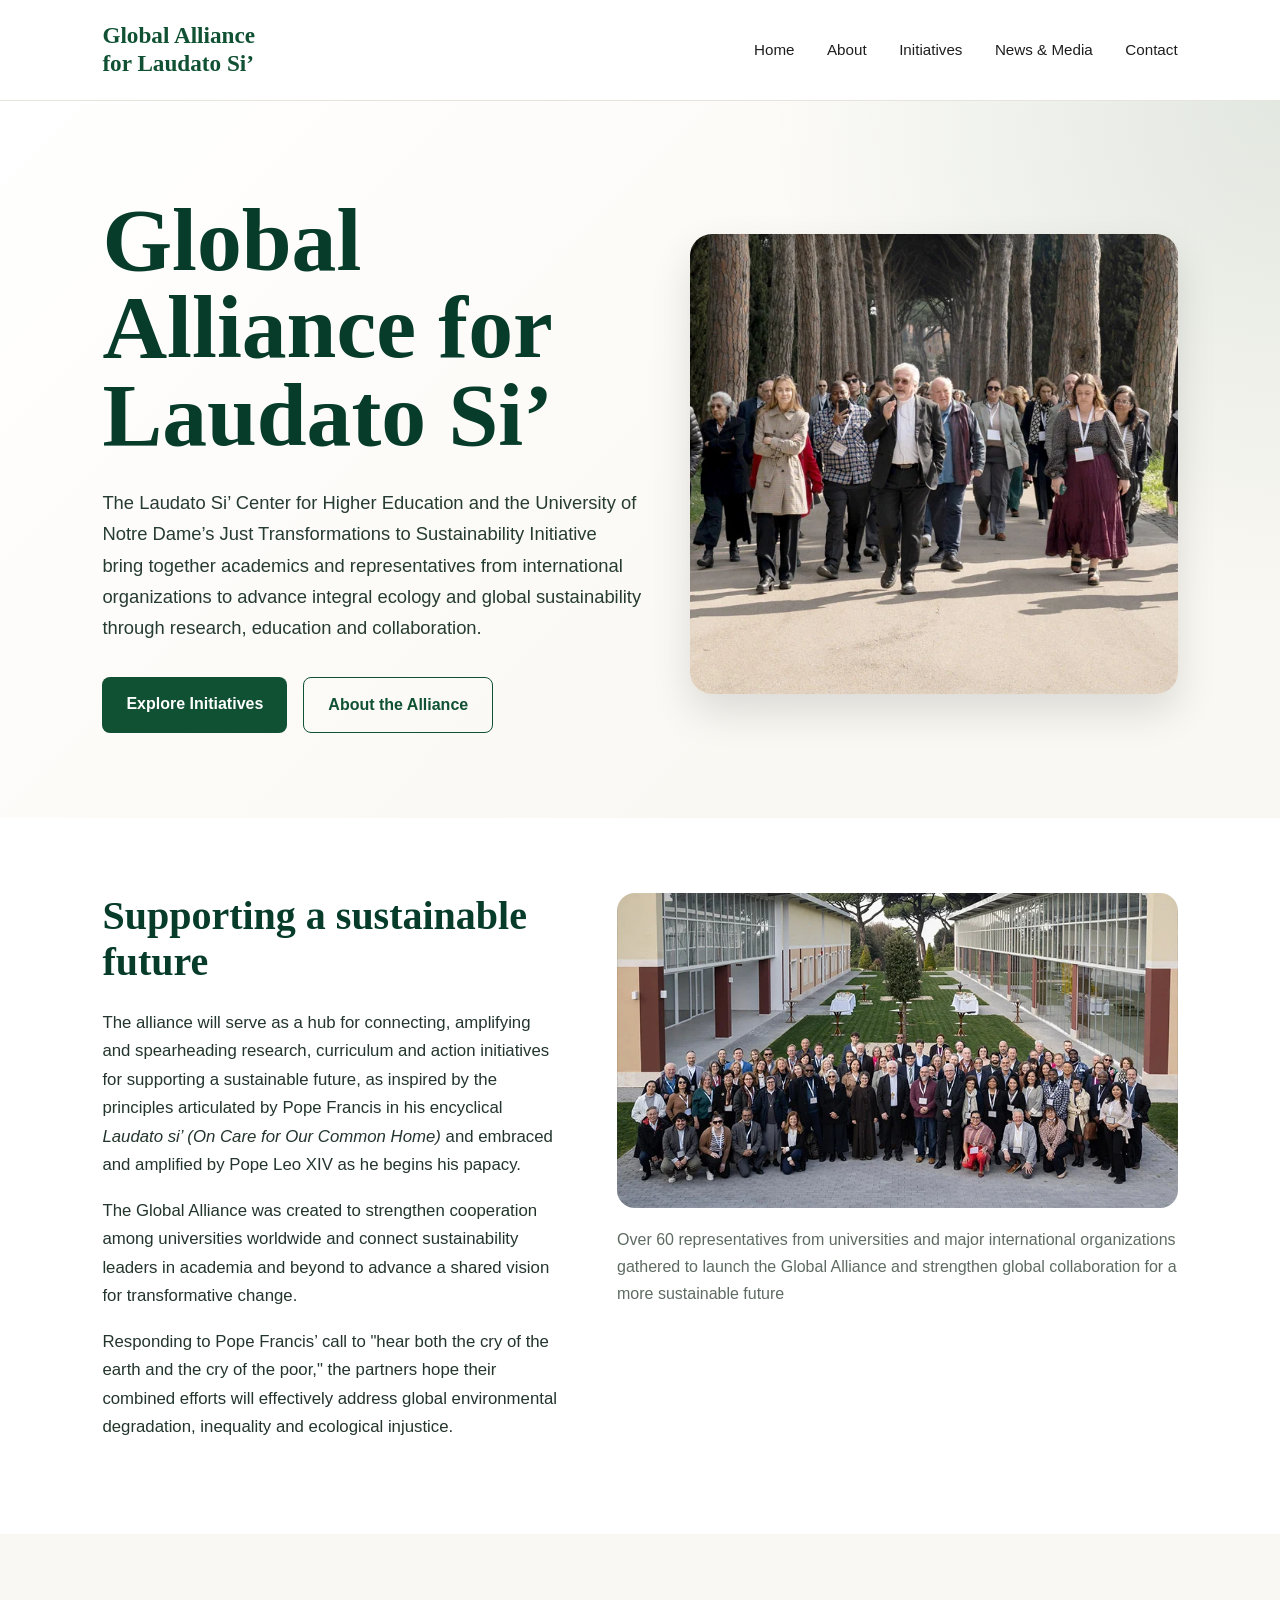
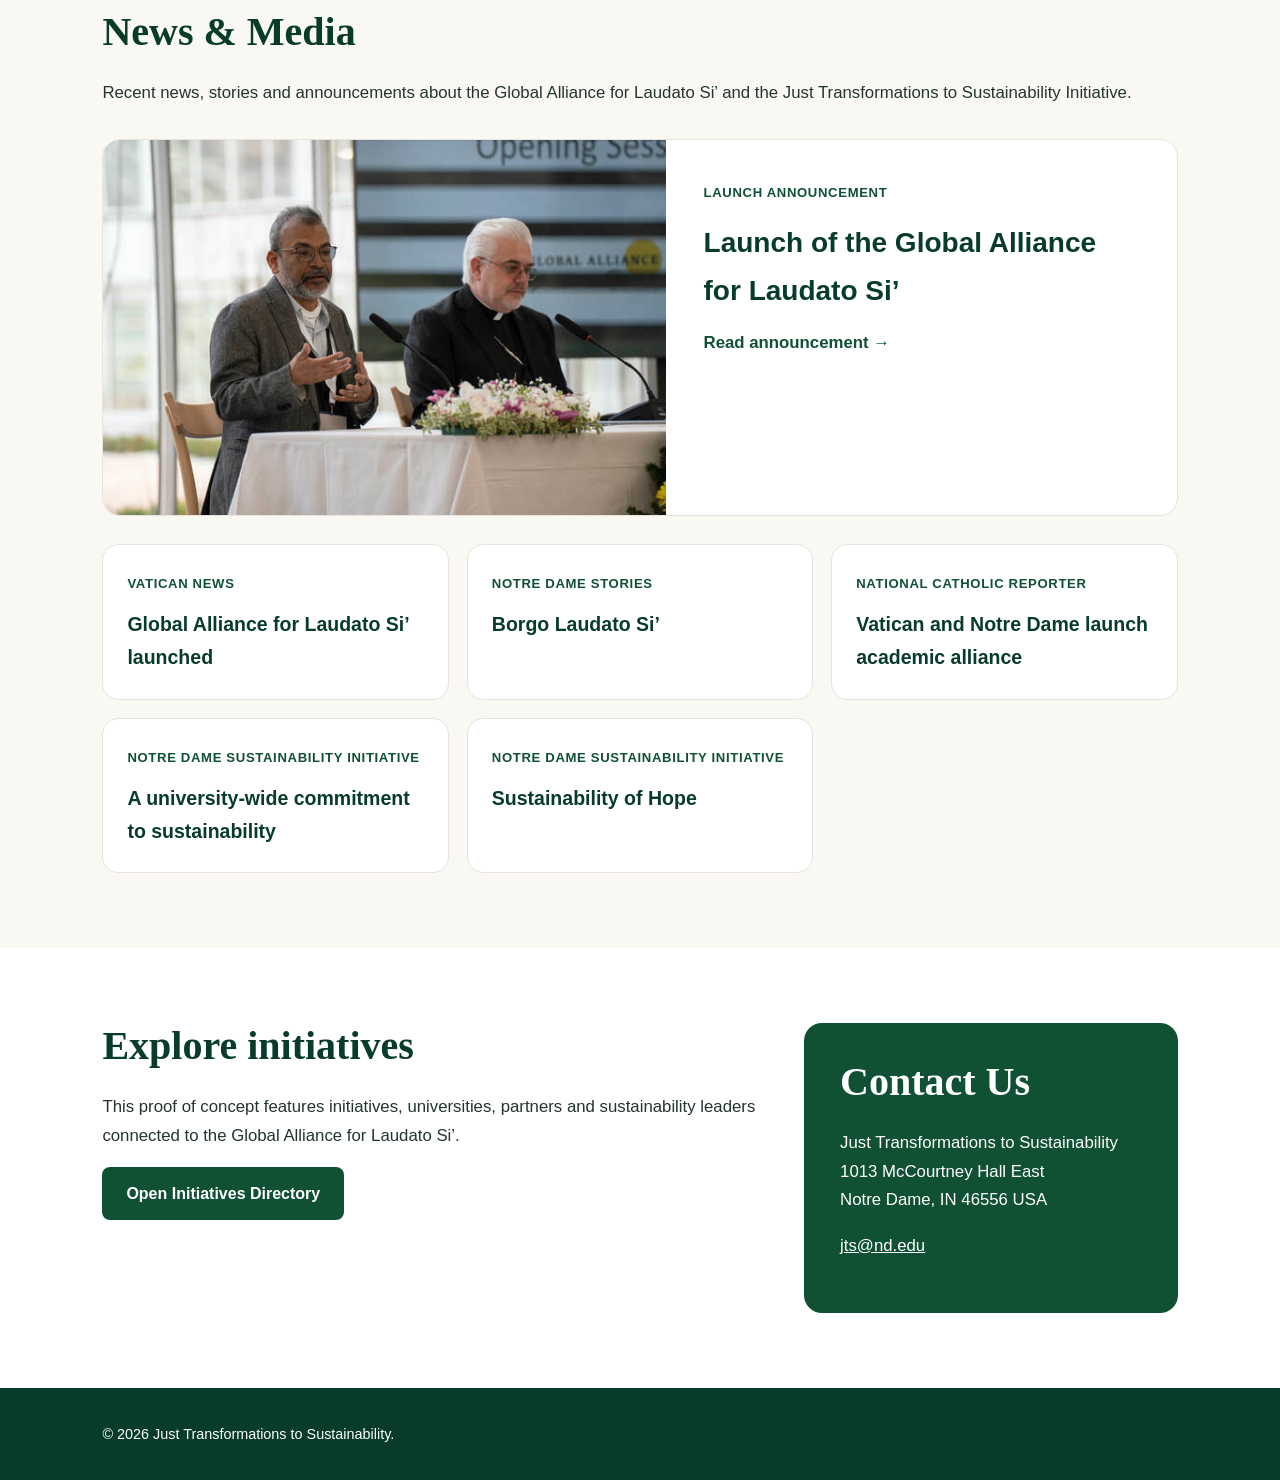
==== commit 0bfafba9: "updted photo caption" ====
--- a/index.html
+++ b/index.html
@@ -11,10 +11,6 @@
   <header class="site-header">
     <a class="logo" href="/">
       Global Alliance<br>for Laudato Si’
-      <span class="logo-tagline">
-      An international network for<br>
-      integral ecology and sustainability
-      </span>
     </a>
     <nav>
       <a href="/">Home</a>
@@ -86,8 +82,7 @@
 
           <p class="about-caption">
             Over 60 representatives from universities and major international organizations
-            gathered to launch the Global Alliance, an international initiative dedicated
-            to advancing integral ecology and sustainability.
+            gathered to launch the Global Alliance and strengthen global collaboration for a more sustainable future
           </p>
         </div>
 
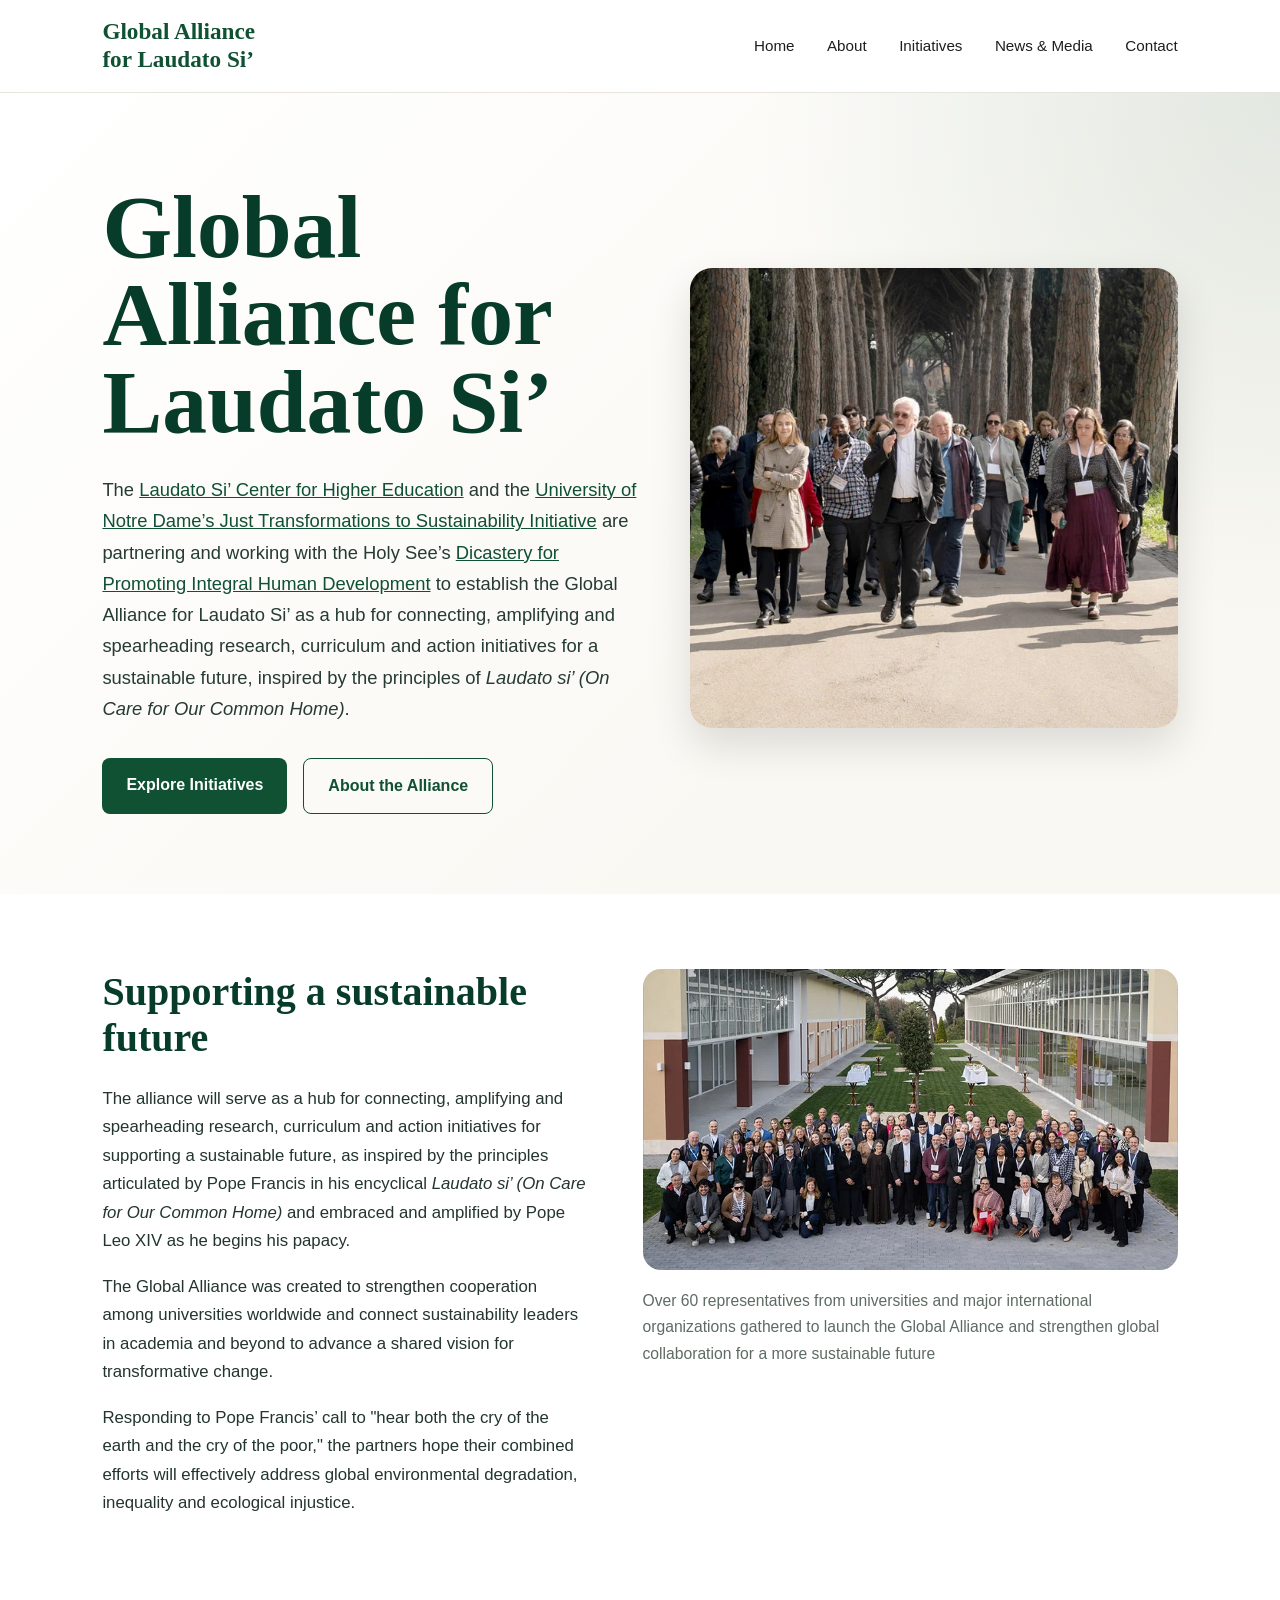
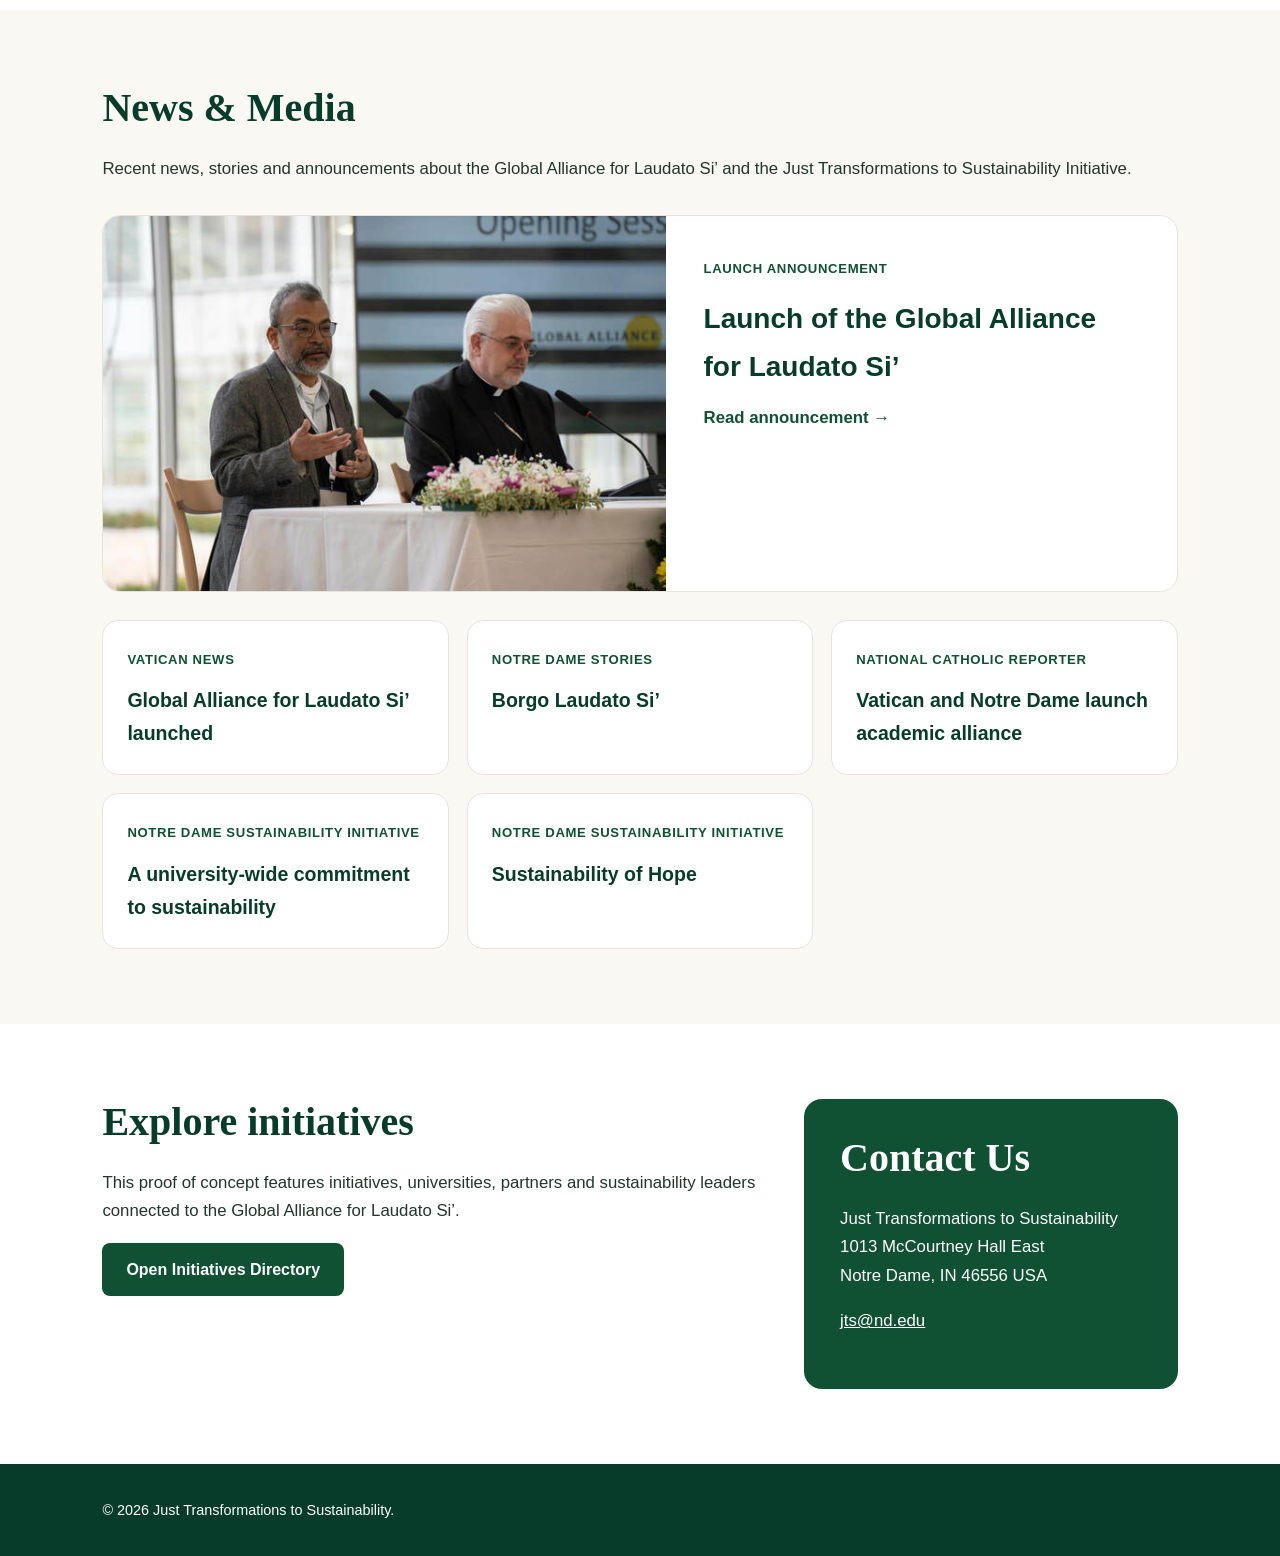
==== commit 5c64461d: "Make header sticky" ====
--- a/index.html
+++ b/index.html
@@ -28,12 +28,20 @@
         <div class="hero-text">
           <h1>Global Alliance for Laudato Si’</h1>
 
-          <p>
-            The Laudato Si’ Center for Higher Education and the University of Notre Dame’s
-            Just Transformations to Sustainability Initiative bring together academics and
-            representatives from international organizations to advance integral ecology and
-            global sustainability through research, education and collaboration.
-          </p>
+          
+          
+          <p>
+            The
+            <a href="https://www.laudatosi.va/" target="_blank" rel="noopener">Laudato Si’ Center for Higher Education</a>
+            and the
+            <a href="https://sustainabilityinitiative.nd.edu/" target="_blank" rel="noopener">University of Notre Dame’s Just Transformations to Sustainability Initiative</a>
+            are partnering and working with the Holy See’s
+            <a href="https://www.humandevelopment.va/en.html" target="_blank" rel="noopener">Dicastery for Promoting Integral Human Development</a>
+            to establish the Global Alliance for Laudato Si’ as a hub for connecting,
+            amplifying and spearheading research, curriculum and action initiatives for
+            a sustainable future, inspired by the principles of
+            <em>Laudato si’ (On Care for Our Common Home)</em>.
+            </p>
 
           <div class="buttons">
             <a class="button" href="initiatives.html">Explore Initiatives</a>
--- a/assets/css/style.css
+++ b/assets/css/style.css
@@ -19,12 +19,16 @@
 }
 
 .site-header {
-  background: var(--white);
+  background: rgba(255, 255, 255, 0.96);
   border-bottom: 1px solid var(--border);
-  padding: 22px 8%;
+  padding: 18px 8%;
   display: flex;
   justify-content: space-between;
   align-items: center;
+  position: sticky;
+  top: 0;
+  z-index: 1000;
+  backdrop-filter: blur(8px);
 }
 
 .logo {
@@ -55,7 +59,7 @@
 }
 
 .hero {
-  padding: 95px 8% 85px;
+  padding: 90px 8% 80px;
   background:
     radial-gradient(circle at top right, rgba(15, 81, 50, 0.10), transparent 35%),
     linear-gradient(135deg, #ffffff 0%, var(--cream) 70%);
@@ -87,7 +91,6 @@
   line-height: 0.98;
   color: var(--green-dark);
   margin: 0 0 28px;
-  max-width: 900px;
 }
 
 h2 {
@@ -109,6 +112,10 @@
   font-size: 1.15rem;
   color: #263b32;
   margin-bottom: 34px;
+}
+
+a {
+  color: var(--green);
 }
 
 .buttons {
@@ -155,6 +162,28 @@
 
 .contact-card a { text-decoration: underline; }
 
+/* About */
+
+.about-grid {
+  display: grid;
+  grid-template-columns: 0.95fr 1.05fr;
+  gap: 56px;
+  align-items: start;
+}
+
+.about-visual img {
+  width: 100%;
+  display: block;
+  border-radius: 18px;
+  object-fit: cover;
+}
+
+.about-caption {
+  margin-top: 18px;
+  font-size: 0.98rem;
+  color: var(--muted);
+}
+
 /* News */
 
 .news-grid {
@@ -408,6 +437,7 @@
   }
 
   .hero-split .hero-content,
+  .about-grid,
   .split,
   .featured-news,
   .news-grid {
@@ -434,41 +464,4 @@
     padding-left: 6%;
     padding-right: 6%;
   }
-}
-
-.about-grid {
-  display: grid;
-  grid-template-columns: 0.9fr 1.1fr;
-  gap: 56px;
-  align-items: start;
-}
-
-.about-visual img {
-  width: 100%;
-  display: block;
-  border-radius: 18px;
-  object-fit: cover;
-}
-
-.about-caption {
-  margin-top: 18px;
-  font-size: 1rem;
-  color: var(--muted);
-}
-
-@media (max-width: 900px) {
-  .about-grid {
-    grid-template-columns: 1fr;
-  }
-}
-
-.logo-tagline {
-  display: block;
-  margin-top: 8px;
-  font-family: Arial, sans-serif;
-  font-size: 0.72rem;
-  font-weight: 400;
-  line-height: 1.35;
-  color: var(--muted);
-  letter-spacing: 0.02em;
 }
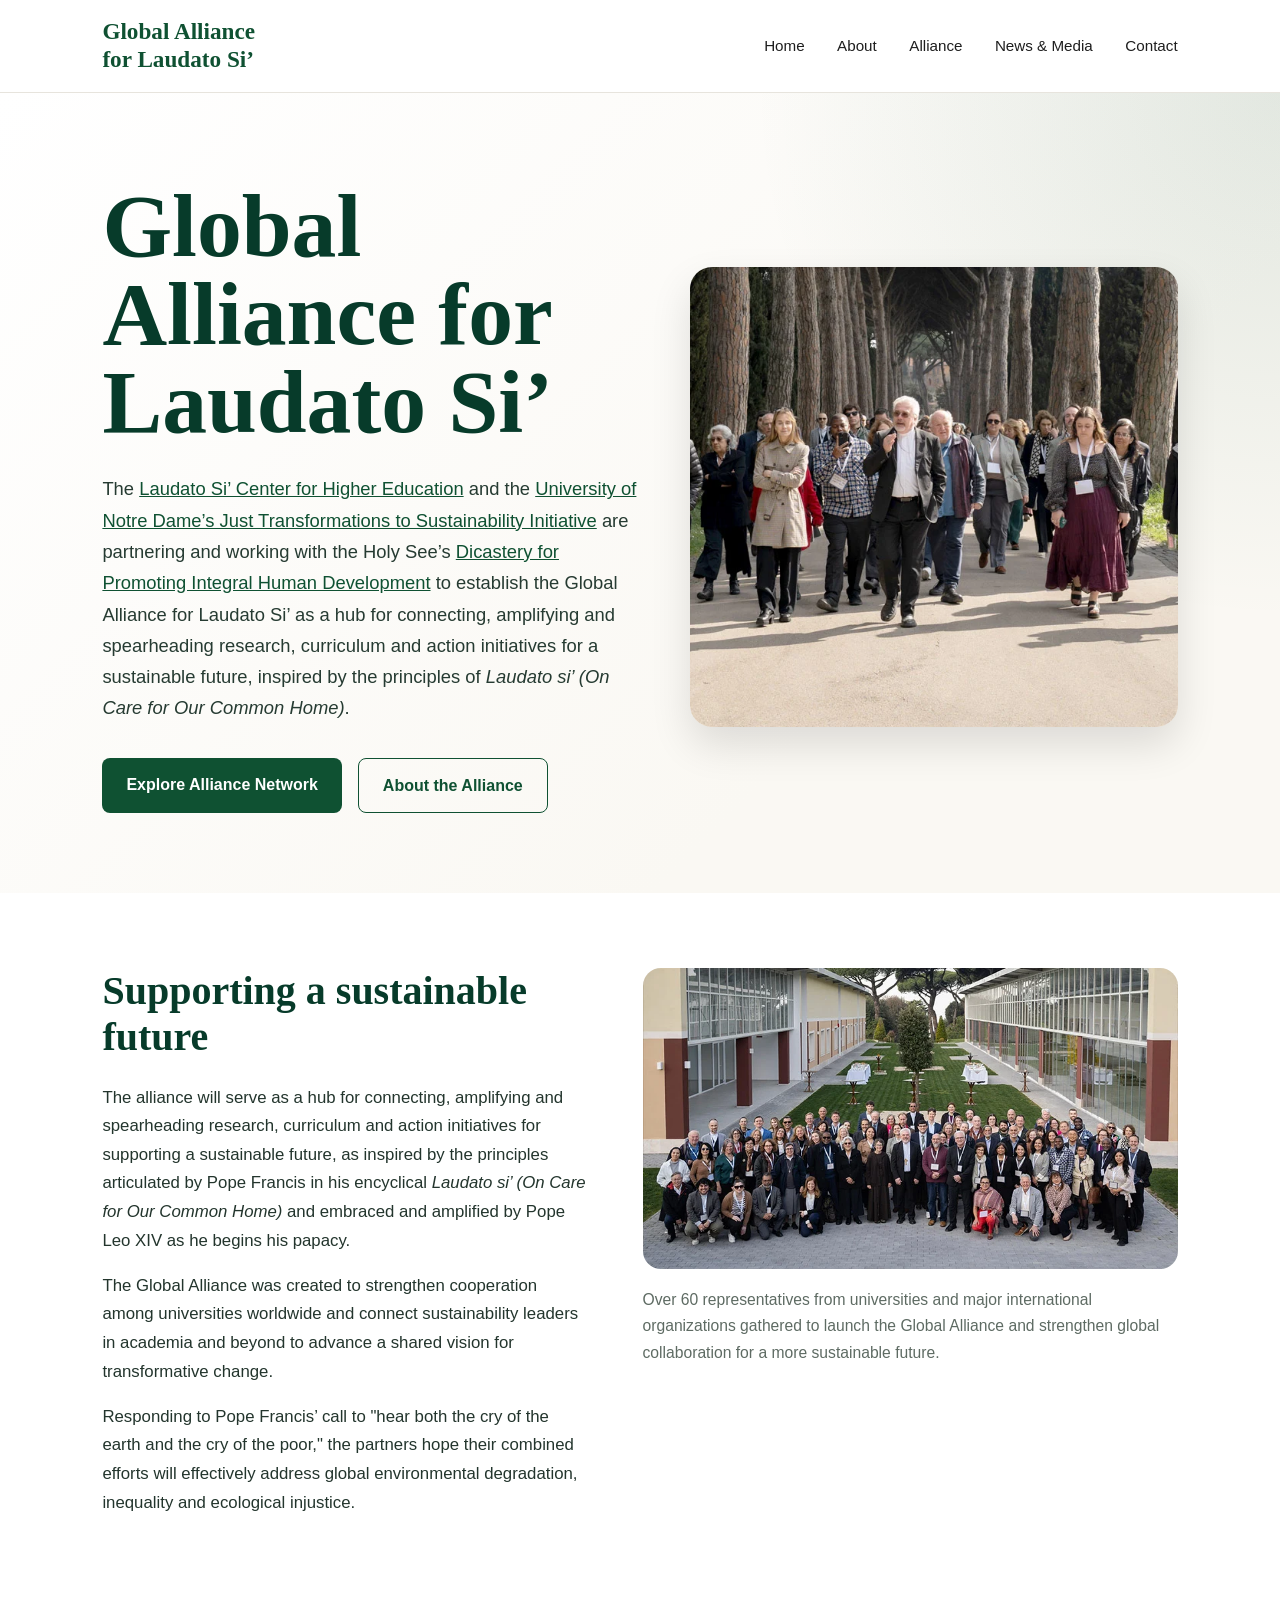
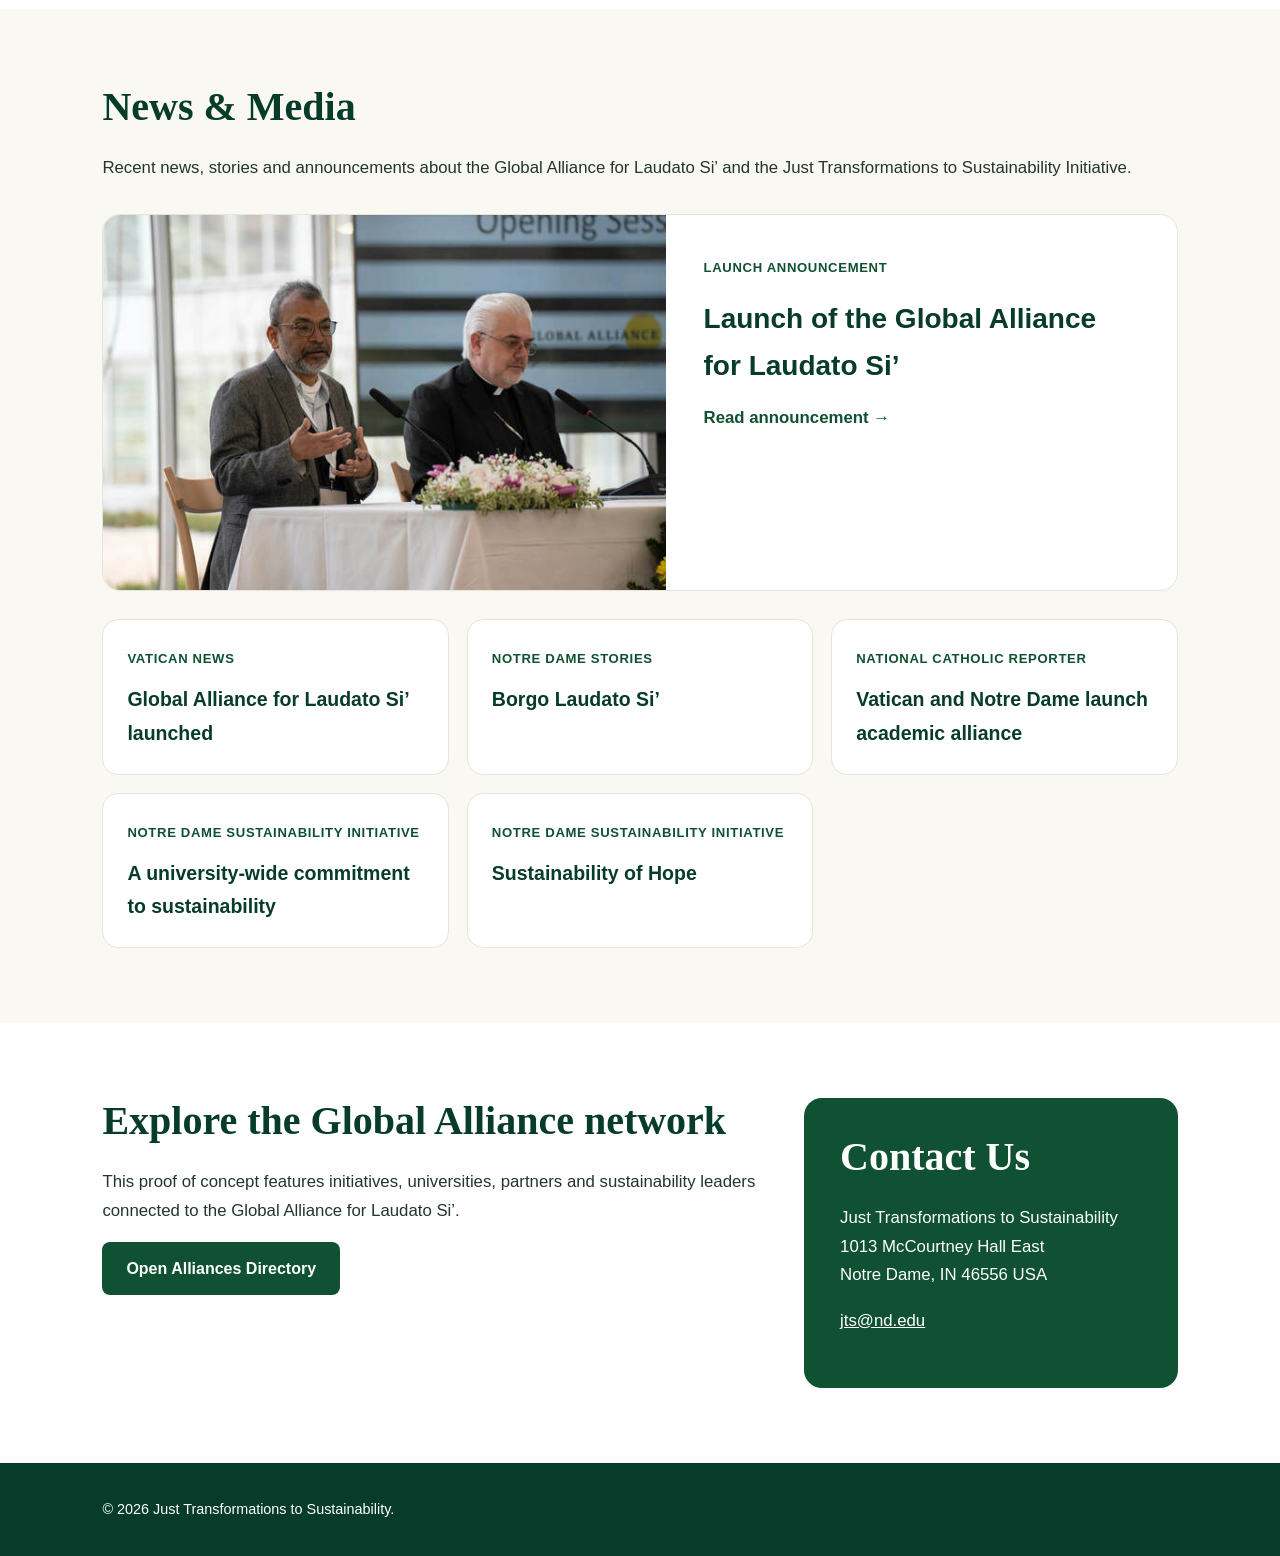
==== commit 540175d4: "Refine index and initiatives" ====
--- a/index.html
+++ b/index.html
@@ -15,7 +15,7 @@
     <nav>
       <a href="/">Home</a>
       <a href="#about">About</a>
-      <a href="initiatives.html">Initiatives</a>
+      <a href="initiatives.html">Alliance</a>
       <a href="#news">News & Media</a>
       <a href="#contact">Contact</a>
     </nav>
@@ -44,7 +44,7 @@
             </p>
 
           <div class="buttons">
-            <a class="button" href="initiatives.html">Explore Initiatives</a>
+            <a class="button" href="initiatives.html">Explore Alliance Network</a>
             <a class="button secondary" href="#about">About the Alliance</a>
           </div>
         </div>
@@ -89,8 +89,9 @@
                alt="Representatives gathered for the launch of the Global Alliance for Laudato Si’">
 
           <p class="about-caption">
-            Over 60 representatives from universities and major international organizations
-            gathered to launch the Global Alliance and strengthen global collaboration for a more sustainable future
+            Over 60 representatives from universities and major international
+             organizations gathered to launch the Global Alliance and strengthen global
+             collaboration for a more sustainable future.
           </p>
         </div>
 
@@ -171,7 +172,7 @@
       <div class="content split">
 
         <div>
-          <h2>Explore initiatives</h2>
+          <h2>Explore the Global Alliance network</h2>
 
           <p>
             This proof of concept features initiatives, universities, partners and
@@ -179,7 +180,7 @@
           </p>
 
           <a class="button" href="initiatives.html">
-            Open Initiatives Directory
+            Open Alliances Directory
           </a>
         </div>
 
--- a/assets/css/style.css
+++ b/assets/css/style.css
@@ -18,6 +18,10 @@
   line-height: 1.7;
 }
 
+main {
+  padding-top: 92px;
+}
+
 .site-header {
   background: rgba(255, 255, 255, 0.96);
   border-bottom: 1px solid var(--border);
@@ -25,9 +29,11 @@
   display: flex;
   justify-content: space-between;
   align-items: center;
-  position: sticky;
+  position: fixed;
   top: 0;
-  z-index: 1000;
+  left: 0;
+  width: 100%;
+  z-index: 9999;
   backdrop-filter: blur(8px);
 }
 
@@ -464,4 +470,87 @@
     padding-left: 6%;
     padding-right: 6%;
   }
+}
+
+/* ---------- Marker legend ---------- */
+
+.map-legend {
+  display: flex;
+  flex-wrap: wrap;
+  gap: 18px;
+  margin: 10px 0 16px;
+  color: var(--muted);
+  font-size: 0.95rem;
+}
+
+.legend-dot {
+  display: inline-block;
+  width: 12px;
+  height: 12px;
+  border-radius: 50%;
+  margin-right: 7px;
+}
+
+.alliance-dot {
+  background: #0f5132;
+}
+
+.initiative-dot {
+  background: #b66a00;
+}
+
+/* ---------- Individual markers ---------- */
+
+.custom-marker {
+  width: 18px;
+  height: 18px;
+  border-radius: 50%;
+  border: 2px solid #ffffff;
+  box-shadow: 0 2px 6px rgba(0,0,0,.25);
+}
+
+.custom-marker.alliance {
+  background: #0f5132;
+}
+
+.custom-marker.initiative {
+  background: #b66a00;
+}
+
+/* ---------- Neutral clusters ---------- */
+
+.marker-cluster-small,
+.marker-cluster-medium,
+.marker-cluster-large {
+  background: rgba(80, 80, 80, 0.12) !important;
+}
+
+.marker-cluster-small div,
+.marker-cluster-medium div,
+.marker-cluster-large div {
+  width: 36px !important;
+  height: 36px !important;
+  margin-left: 2px;
+  margin-top: 2px;
+
+  background: #f8f6f1 !important;
+  border: 1px solid #d8d2c5;
+  border-radius: 50%;
+
+  color: #23352d !important;
+  font-weight: 700;
+  font-size: 14px;
+  line-height: 34px;
+  text-align: center;
+
+  box-shadow: 0 2px 6px rgba(0,0,0,.12);
+}
+
+html {
+  scroll-behavior: smooth;
+  scroll-padding-top: 110px;
+}
+
+section {
+  scroll-margin-top: 110px;
 }
